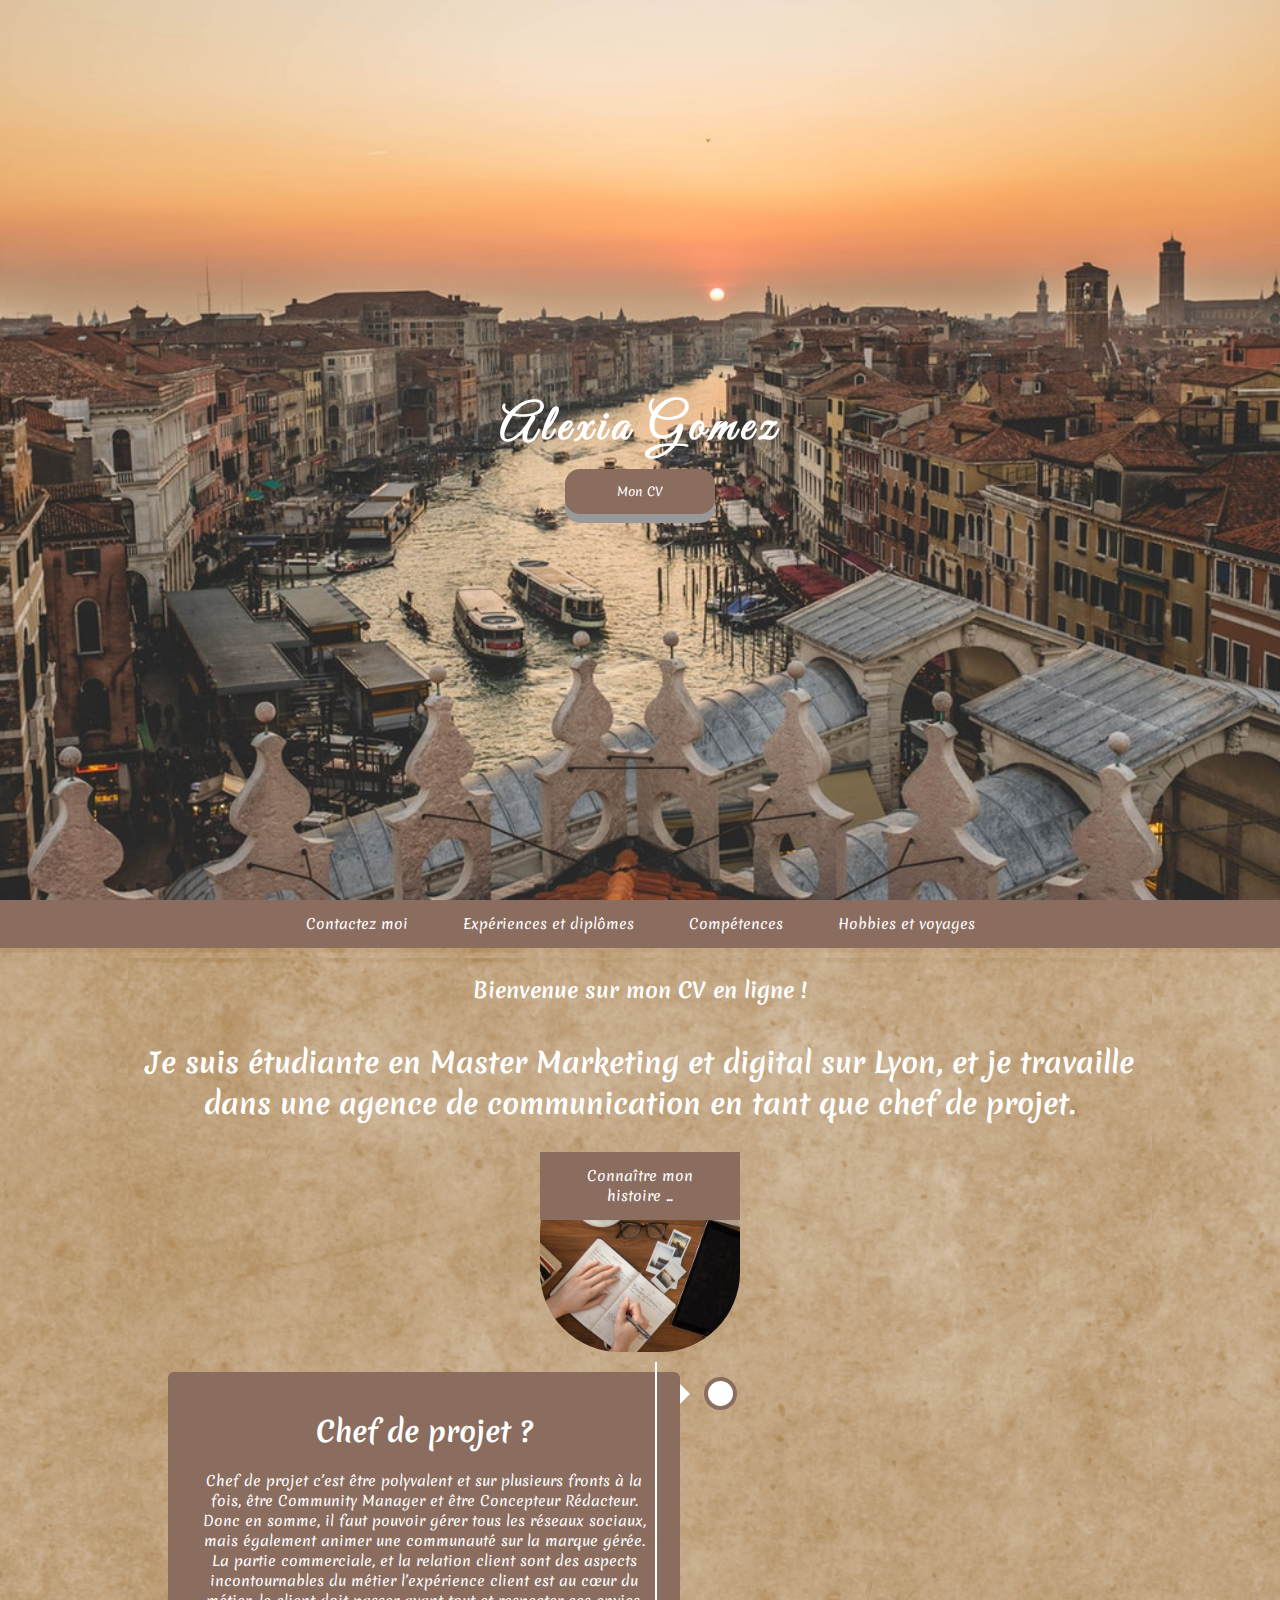
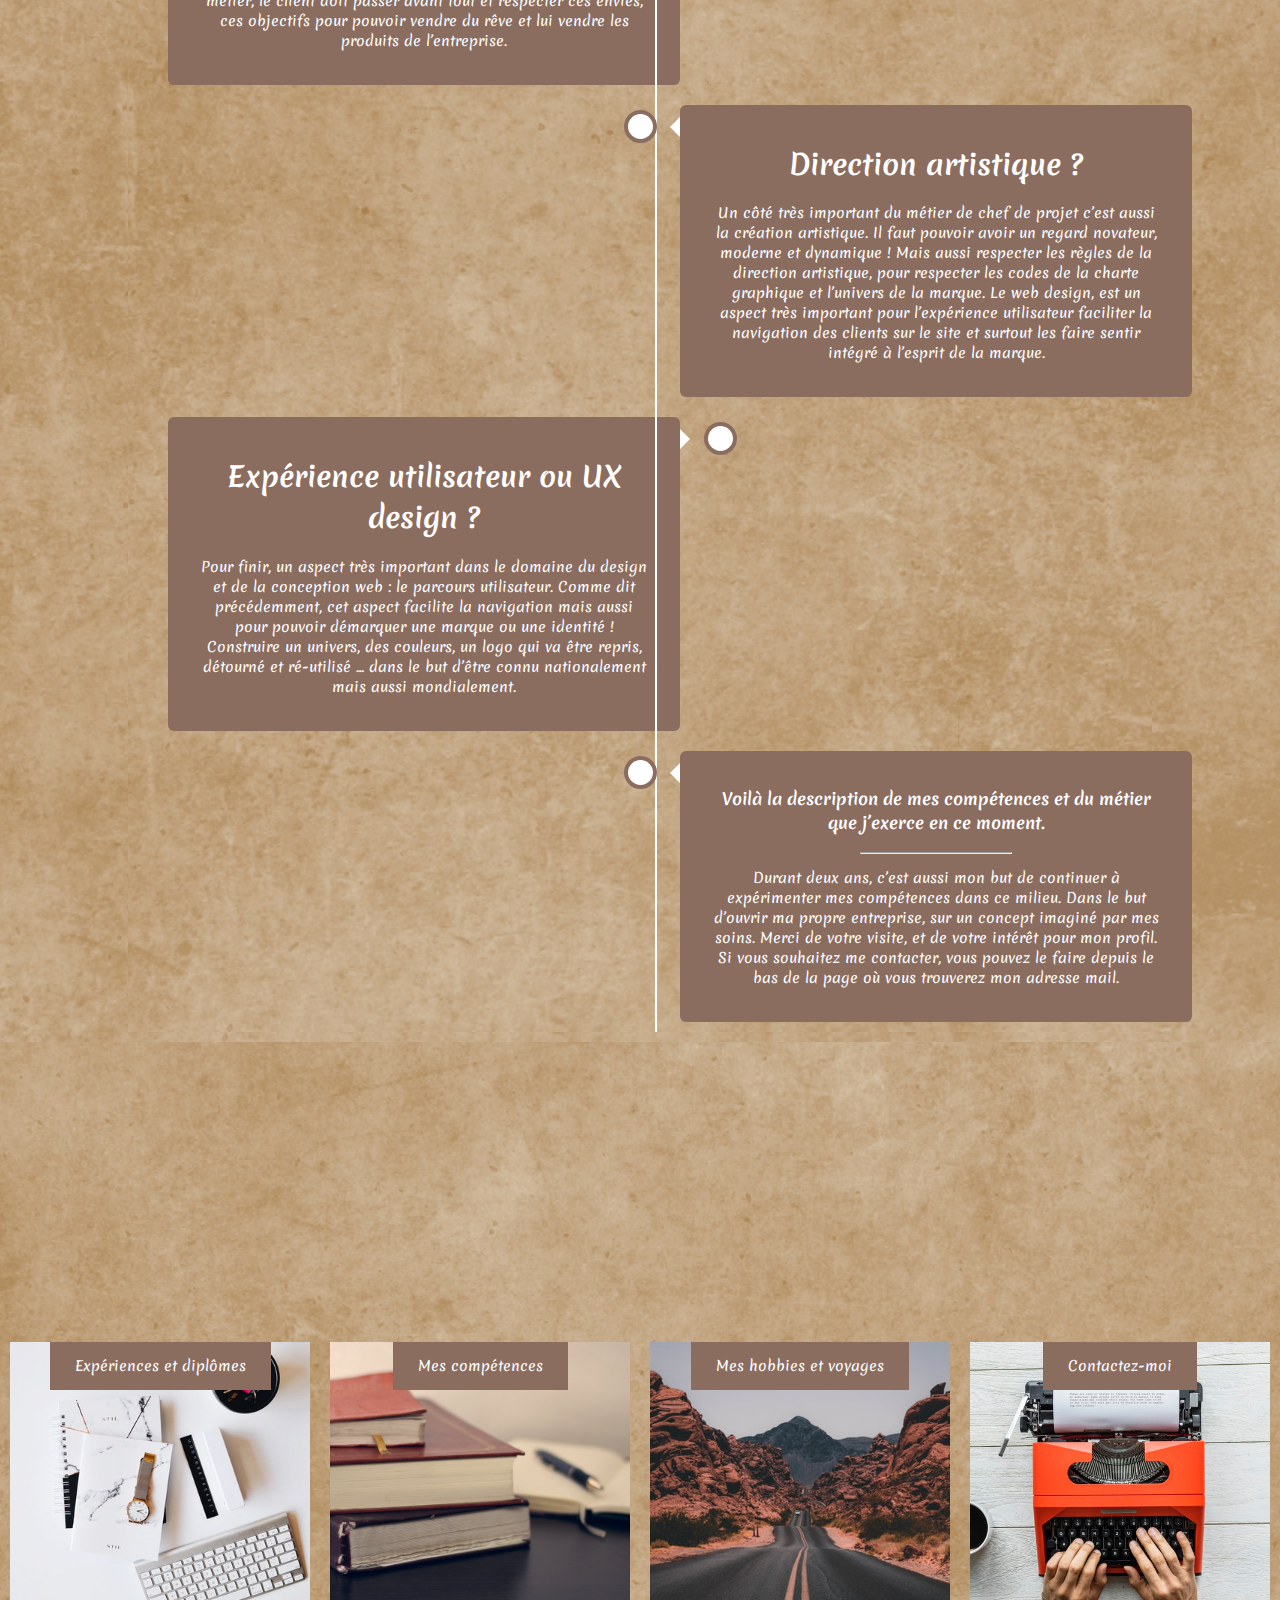
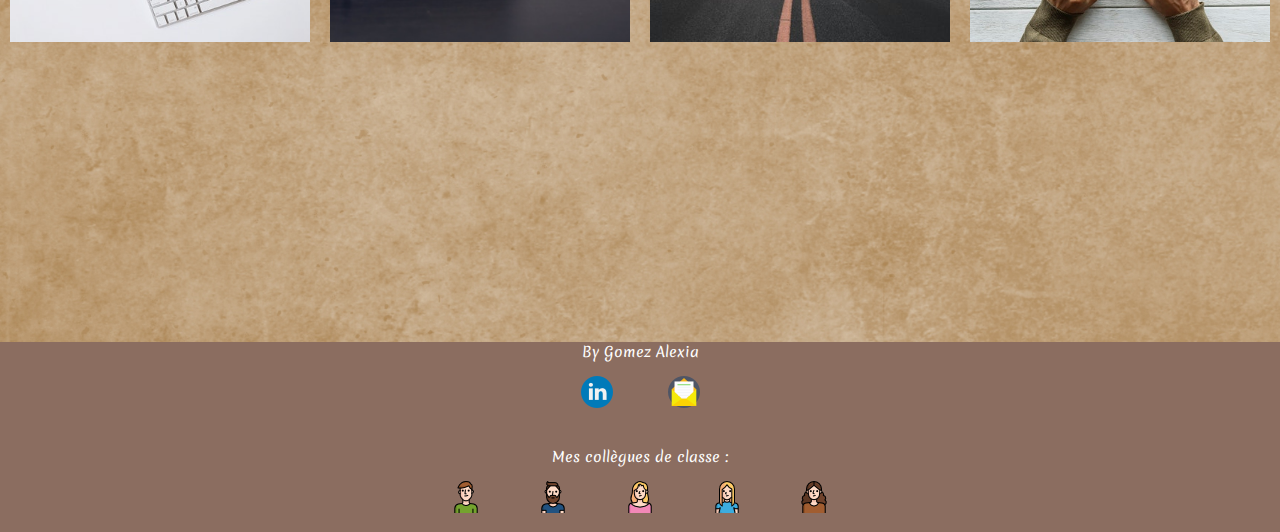
==== index.html @ e270482c "Add index files html" ====
<!DOCTYPE html>
<html>

<head>
    <meta charset="UTF-8" />
    <title> Mon CV </title>
    <link rel="stylesheet" href="styles/index.css" />

    <!-- Global site tag (gtag.js) - Google Analytics -->
    <script async src="https://www.googletagmanager.com/gtag/js?id=UA-120146718-1"></script>
    <script>
        window.dataLayer = window.dataLayer || [];
        function gtag() { dataLayer.push(arguments); }
        gtag('js', new Date());

        gtag('config', 'UA-120146718-1');
    </script>

</head>

<body>
    <header>
        <h1> Alexia Gomez</h1>
        <a href="#section" class="moncv"> Mon CV </a>
    </header>

    <div id="menu_barre" class="menu">
        <a href="pages/contact.html">Contactez moi</a>
        <a href="pages/experiences.html">Expériences et diplômes</a>
        <a href="pages/mes_competences.html">Compétences</a>
        <a href="pages/hobbies.html">Hobbies et voyages</a>
    </div>


    <section id="about">
        <article>
            <h2>Bienvenue sur mon CV en ligne !</h2>
            <h1>Je suis étudiante en Master Marketing et digital sur Lyon, et je travaille dans une agence de communication en
                tant que chef de projet. </h1>

            <article id="article-3">
                <a href="pages/a_propos.html"> Connaître mon histoire ... </a>
            </article>

            <div class="timeline">
                <div class="container left">
                    <div class="content">

                        <h1>Chef de projet ?</h1>
                        <p>Chef de projet c’est être polyvalent et sur plusieurs fronts à la fois, être Community Manager et
                            être Concepteur Rédacteur. Donc en somme, il faut pouvoir gérer tous les réseaux sociaux, mais
                            également animer une communauté sur la marque gérée. La partie commerciale, et la relation client
                            sont des aspects incontournables du métier l’expérience client est au cœur du métier, le client
                            doit passer avant tout et respecter ces envies, ces objectifs pour pouvoir vendre du rêve et
                            lui vendre les produits de l’entreprise. </p>
                    </div>
                </div>

                <div class="container right">
                    <div class="content">

                        <h1>Direction artistique ?</h1>
                        <p> Un côté très important du métier de chef de projet c’est aussi la création artistique. Il faut pouvoir
                            avoir un regard novateur, moderne et dynamique ! Mais aussi respecter les règles de la direction
                            artistique, pour respecter les codes de la charte graphique et l’univers de la marque. Le web
                            design, est un aspect très important pour l’expérience utilisateur faciliter la navigation des
                            clients sur le site et surtout les faire sentir intégré à l’esprit de la marque. </p>
                    </div>
                </div>

                <div class="container left">
                    <div class="content">
                        <h1>Expérience utilisateur ou UX design ? </h1>
                        <p> Pour finir, un aspect très important dans le domaine du design et de la conception web : le parcours
                            utilisateur. Comme dit précédemment, cet aspect facilite la navigation mais aussi pour pouvoir
                            démarquer une marque ou une identité ! Construire un univers, des couleurs, un logo qui va être
                            repris, détourné et ré-utilisé … dans le but d’être connu nationalement mais aussi mondialement.
                        </p>
                    </div>
                </div>
                <div class="container right">
                    <div class="content">
                        <h3> Voilà la description de mes compétences et du métier que j’exerce en ce moment. </h3>
                        <hr/>
                        <p> Durant deux ans, c’est aussi mon but de continuer à expérimenter mes compétences dans ce milieu.
                            Dans le but d’ouvrir ma propre entreprise, sur un concept imaginé par mes soins. Merci de votre
                            visite, et de votre intérêt pour mon profil. Si vous souhaitez me contacter, vous pouvez le faire
                            depuis le bas de la page où vous trouverez mon adresse mail. </p>
                    </div>
                </div>
                </div>
        </article>
    </section>


    <section id="section">
        <article id="article-1">
            <a href="pages/experiences.html"> Expériences et diplômes</a>
        </article>

        <article id="article-4">
            <a href="pages/mes_competences.html"> Mes compétences </a>
        </article>

        <article id="article-5">
            <a href="pages/hobbies.html"> Mes hobbies et voyages </a>
        </article>

        <article id="article-6">
            <a href="pages/contact.html"> Contactez-moi </a>
        </article>
    </section>


    <footer>
        By Gomez Alexia
        <div class="social">
            <a href="https://www.linkedin.com/in/alexia-gomez/">
                <img src="img/linkedin.png" alt="linkedin_icon" id="logo_linkedin" /> </a>
            <a href="mailto:alexiagomez333@yahoo.fr">
            <img src="img/letter.png" alt="mail"> </a>
        </div>
        <br/>

        <div>
            Mes collègues de classe :
        </div>

        <div class="cv">
            <a href="https://jean-rosset-esdes.github.io/">
            <img src="img/jean.png" alt="jean">
            </a>
            <a href="https://lepenven-philippe-esdes.github.io/">
            <img src="img/philippe.png" alt="philippe">
            </a>
            <a href="https://debiesse-manon-esdes.github.io/">
            <img src="img/manon.png" alt="manon">
            </a>
            <a href="https://gerbet-laura-esdes.github.io/">
            <img src="img/laura.png" alt="laura">
            </a>
            <a href="https://esdes-zerrel-deborah.github.io">
            <img src="img/deborah.png" alt="Deborah"> </a>
        </div>

    </footer>

</body>

</html>
---- styles/index.css ----
@import url('https://fonts.googleapis.com/css?family=Great+Vibes') ;
@import url('https://fonts.googleapis.com/css?family=Amatic+SC') ;
@import url('https://fonts.googleapis.com/css?family=Merienda');

* {
font-family : 'Merienda', 'cursive';
}
a{
    color: inherit;
    text-decoration: none;
}

a:link, a:visited {
background-color : #8b6d60;
color : white;
padding : 14px 25px;
text-align : center;
text-decoration : none;
display : inline-block;
}

a:hover, a:active {
background-color : #7e7f80;
}

html, body {
height : 100%;
width : 100%;
margin : 0;
font-size : 14px;
color : white;
}

header {
font-family :'Great Vibes', 'cursive';
background-image : url("../img/city.jpeg");
background-repeat : no-repeat;
background-position : center;
background-size : cover;
width : 100%;
height : 100%;
display : flex;
flex-direction : column;
justify-content : center;
align-items : center;
}

header img {
width : 250px;
height : 300px;
}

header h1 {
color : white;
font-family :'Great Vibes', 'cursive';
font-size : 50px;
margin : 0%;
text-align : center;
letter-spacing : 5px;
padding : 10px 10px;
cursor : pointer;
transition : all 0.3s cubic-bezier(0.48,1.48,1,0.46);
animation : example 2s ease-in-out;
animation-name : example;
}

@keyframes example {
from {
opacity : 0;
transform : translateY(100px);
}
to {
opacity : 1;
transform : translateY(0);
}
}

h2:hover {
color : #8b6d60;
}

section {
background-image : url("../img/beige.jpg");
background-repeat : no-repeat;
background-position : center;
background-size : cover;
display : flex;
flex-wrap : wrap;
flex-direction : row;
justify-content : center;
min-height : 100%;
align-items : center;
}

article {
background-image : url("../img/beige.jpg");
background-repeat : no-repeat;
background-position : center;
background-size : cover;
display : flex;
flex-direction : column;
width : 30%;
margin : 10px;
align-items : center;
}

@media screen and (max-width:600px) {
    section {
flex-wrap : nowrap;
flex-direction : column;
            }
}

article {
width : 80%;

}

.lesarticles, a {
    background-color : peru;
    background-image : none;
    flex-wrap : wrap;
    flex-direction : row;
    align-items : center;
    display : flex;
    justify-content : row ;
    }

/** PAGE A CONTACT **/ 

#photo_profil {
    align-items : center;
    margin : 10%;
    }
    
.accueil {
    height: 2%;
    width: 100%;
    }

/** PAGE A PROPOS **/ 

.accueil {
    width : 30%;
    margin: 10%;
    }

#page_reduire{
  height: 20%;
  width: 100%;
}

#photo_header {
    height: 300px;
    width: 180px;
}
/** FIN - PAGE A PROPOS **/ 


/** PAGE INDEX **/ 

.moncv {
    width : 100px;
    padding: 15px 25px;
    font-size: 24px;
    text-align: center;
    cursor: pointer;
    outline: none;
    color: #8b6d60;
    background-color: black;
    border: none;
    border-radius: 15px;
    box-shadow: 0 9px #999;
    font-size: 12px;
    }
.moncv:hover{
    background-color: #7e7f80;
}
.moncv:active{
    background-color:#d39270;
    box-shadow: 0 5px #666;
    transform: translateY(4px);
}

#presentation {
    background-image: url("../img/gris_clair.jpg") ;
    color: white;
    height: 200px;
    width: 200px;
    text-align: center;
}

.menu {
  background-color: #8b6d60;
  text-align: center;
}

/** #photo_presentation {
    
} **/

#article-1 {
background-image : url("../img/experience.jpg");
color : #3d728b;
height : 300px;
width : 300px;
}

#article-3 {
background-image : url("../img/hobbies.jpg");
color : #3d728b;
height : 200px;
width : 200px;
border-radius: 80px;
flex-direction: column;
align-content: left;
display : flex;
}
/** ABOUT **/ 

#about{
    text-align: center;
}

/** TIMELINE **/
/* The actual timeline (the vertical ruler) */
.timeline {
    position: relative;
    max-width: 11100px;
    margin: 0 auto;
  }
  
  /* The actual timeline (the vertical ruler) */
  .timeline::after {
    content: '';
    position: absolute;
    width: 2px;
    background-color: white;
    top: 0;
    bottom: 0;
    left: 50%;
    margin-left: 15px;
  }
  
  /* Container around content */
  .container {
    padding: 10px 40px;
    position: relative;
    width: 50%;
  }
  
  /* The circles on the timeline */
  .container::after {
    content: '';
    position: absolute;
    width: 25px;
    height: 25px;
    right: -17px;
    background-color: white;
    border: 4px solid #8b6d60;
    top: 15px;
    border-radius: 50%;
    z-index: 1;
  }
  
  /* Place the container to the left */
  .left {
    left: 0;
  }
  
  /* Place the container to the right */
  .right {
    left: 50%;
  }
  
  /* Add arrows to the left container (pointing right) */
  .left::before {
    content: " ";
    height: 0;
    position: absolute;
    top: 22px;
    width: 0;
    z-index: 1;
    right: 30px;
    border: medium solid white;
    border-width: 10px 0 10px 10px;
    border-color: transparent transparent transparent white;
  }
  
  /* Add arrows to the right container (pointing left) */
  .right::before {
    content: " ";
    height: 0;
    position: absolute;
    top: 22px;
    width: 0;
    z-index: 1;
    left: 30px;
    border: medium solid white;
    border-width: 10px 10px 10px 0;
    border-color: transparent white transparent transparent;
  }
  
  /* Fix the circle for containers on the right side */
  .right::after {
    left: -16px;
  }
  
  /* The actual content */
  .content {
    padding: 20px 30px;
    background-color: #8b6d60;
    position: relative;
    border-radius: 6px;
  }
  
  /* Media queries - Responsive timeline on screens less than 600px wide */
  @media screen and (max-width: 600px) {
  /* Place the timelime to the left */
    .timeline::after {
      left: 31px;
    }
  
  /* Full-width containers */
    .container {
      width: 100%;
      padding-left: 70px;
      padding-right: 25px;
    }
  
  /* Make sure that all arrows are pointing leftwards */
    .container::before {
      left: 60px;
      border: medium solid white;
      border-width: 10px 10px 10px 0;
      border-color: transparent white transparent transparent;
    }
  
  /* Make sure all circles are at the same spot */
    .left::after, .right::after {
      left: 10px;
    }
  
  /* Make all right containers behave like the left ones */
    .right {
      left: 0%;
    }
  }

/** FIN TIMELINE **/ 

hr{
  width: 150px;
  color: white;
text-align: center;
}

#article-4 {
background-image : url("../img/competences.jpg");
color : #3d728b;
height : 300px;
width : 300px;
}

#article-5 {
background-image : url("../img/voyages.jpg");
color : #3d728b;
height : 300px;
width : 300px;
}

#article-6 {
background-image : url("../img/contact.jpg");
color : #3d728b;
height : 300px;
width : 300px;
}

/** FIN INDEX **/ 

/** FOOTER **/ 

footer {
text-align : center;
align-items: center;
background-color : #8b6d60;
display: flex;
flex-direction: column;
    }
/** FIN FOOTER **/
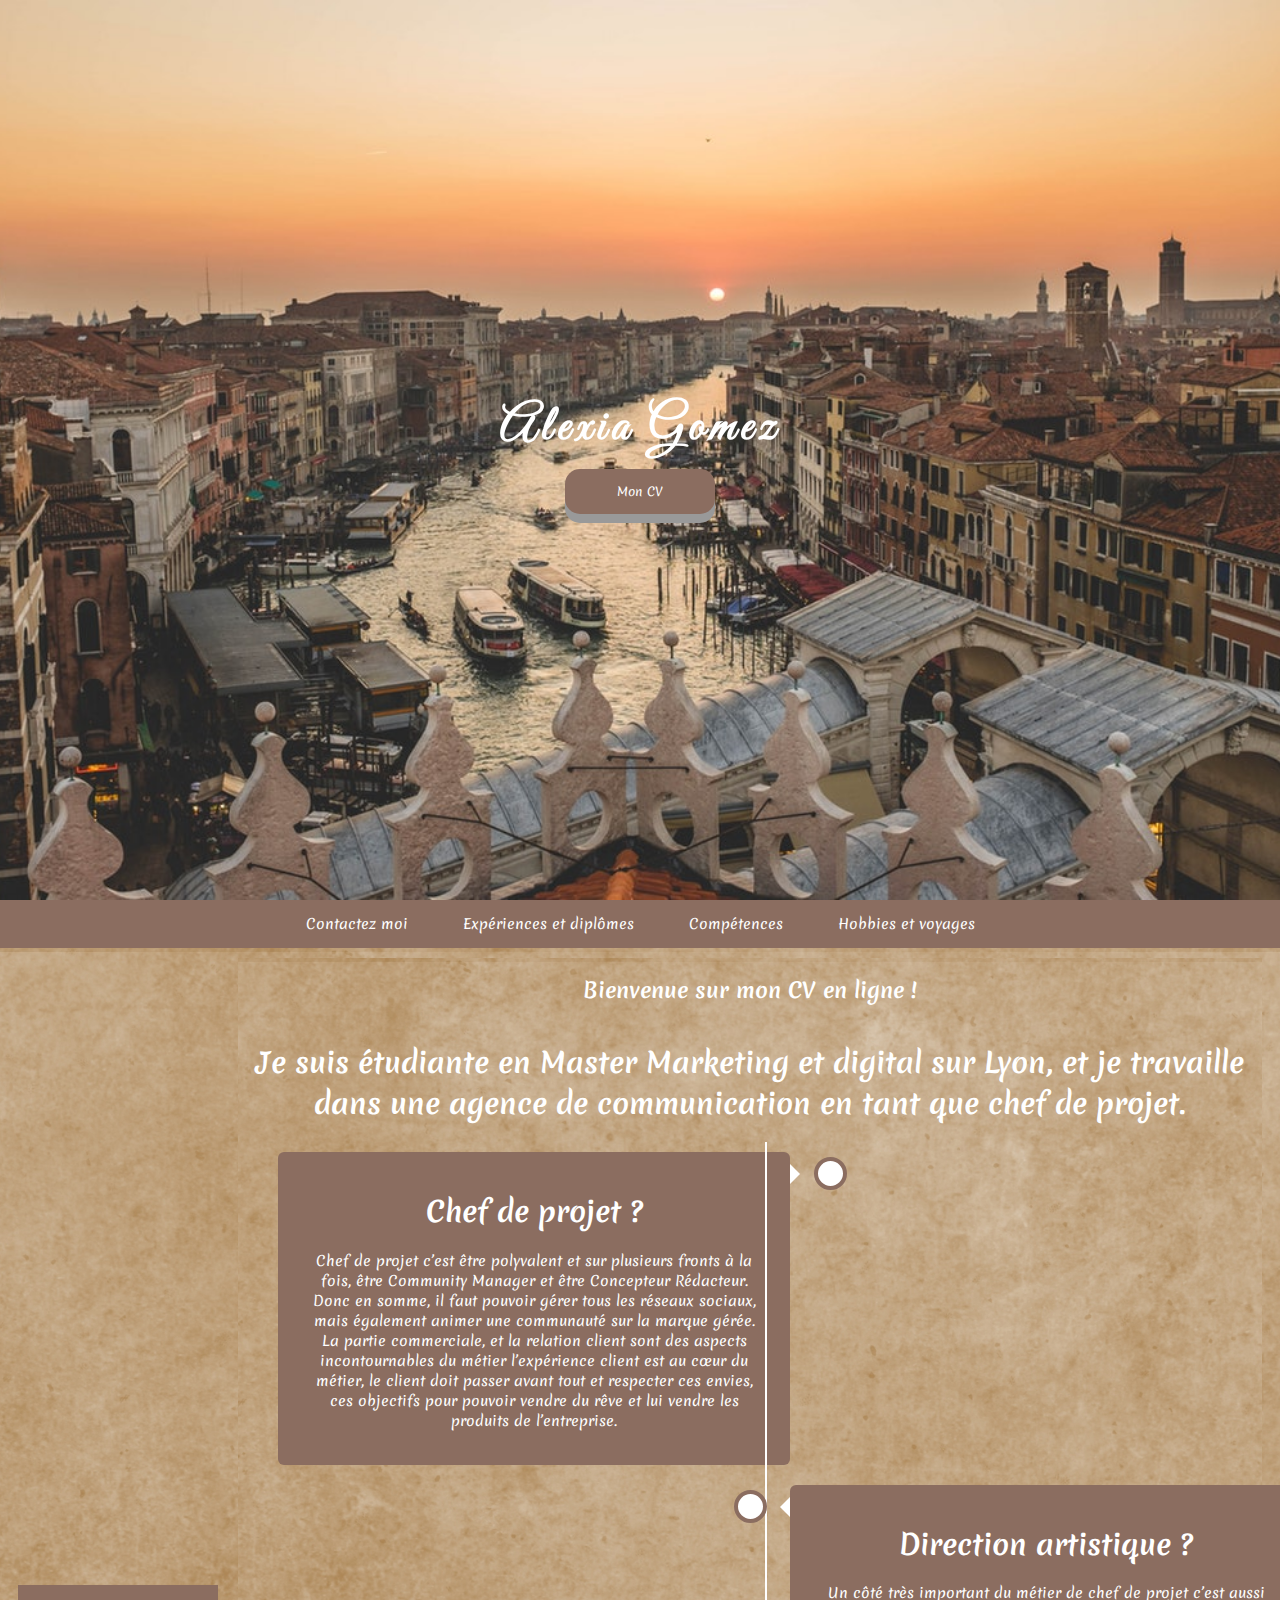
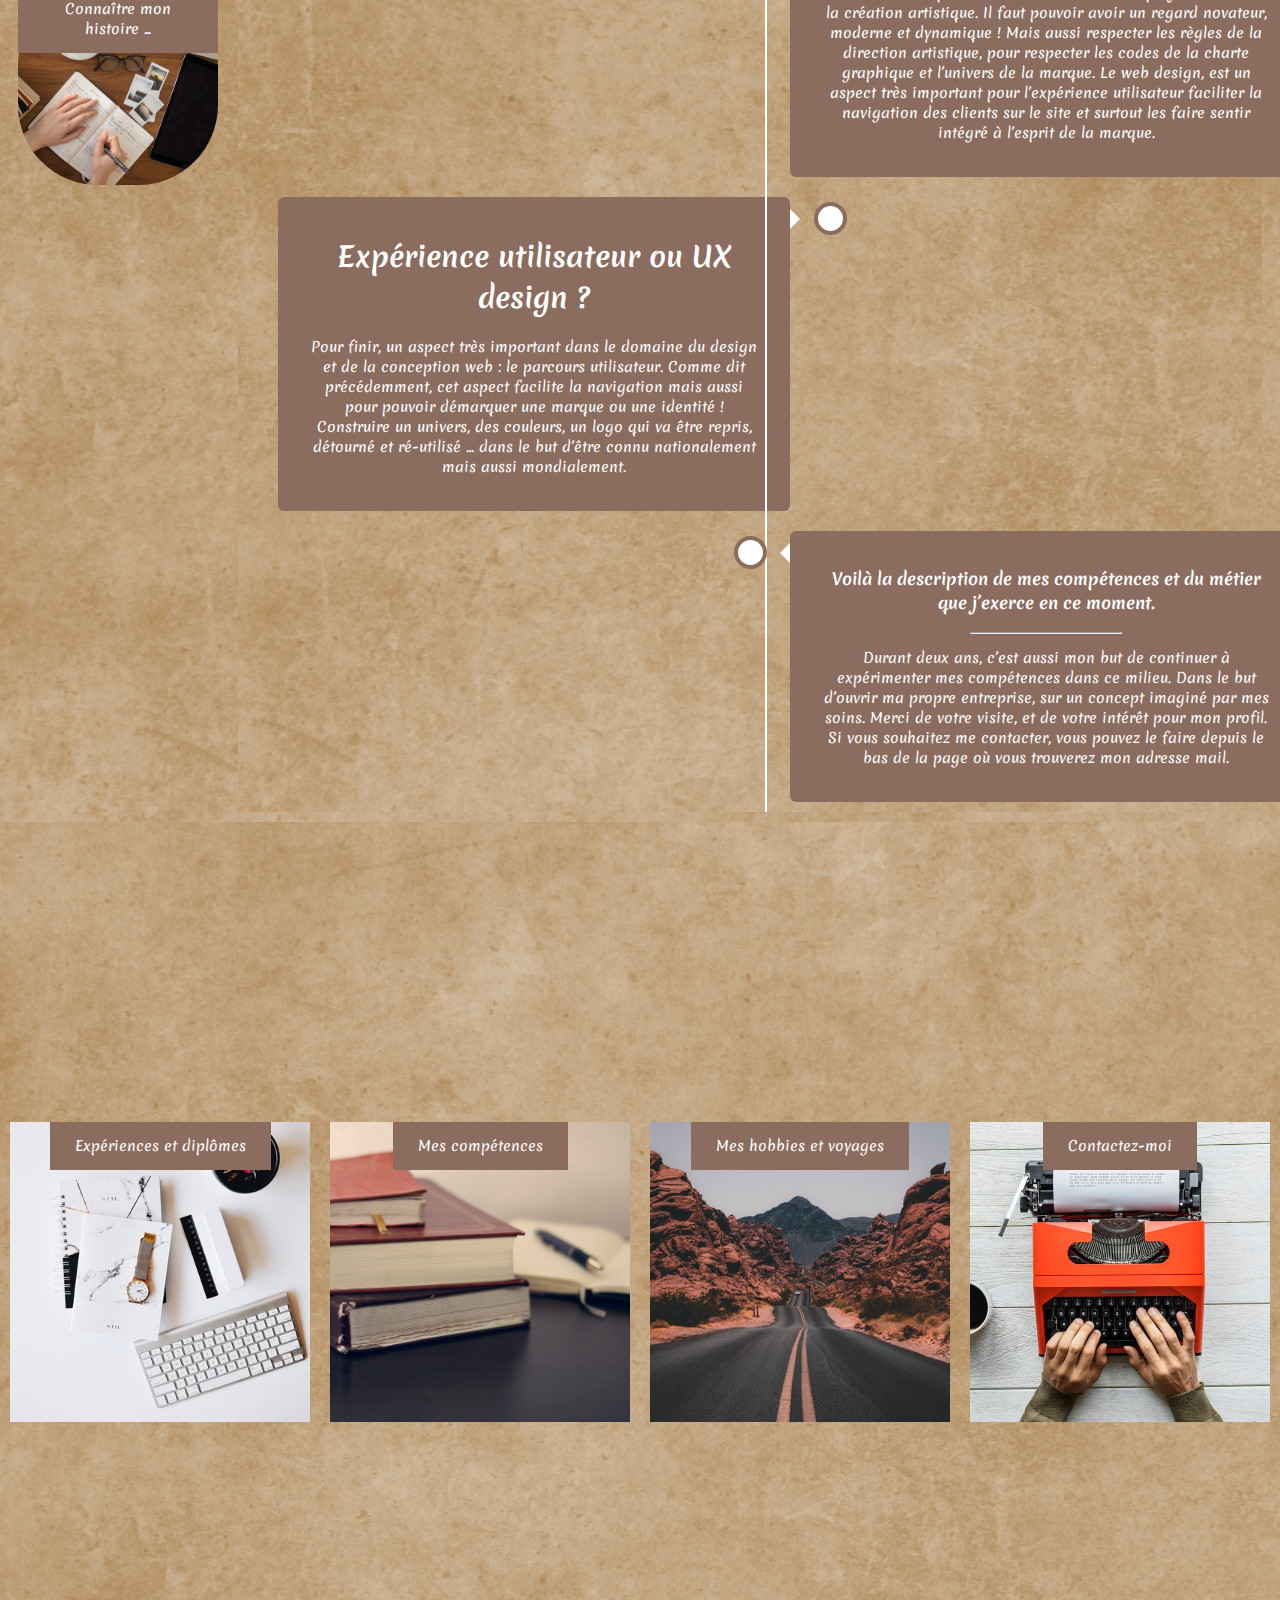
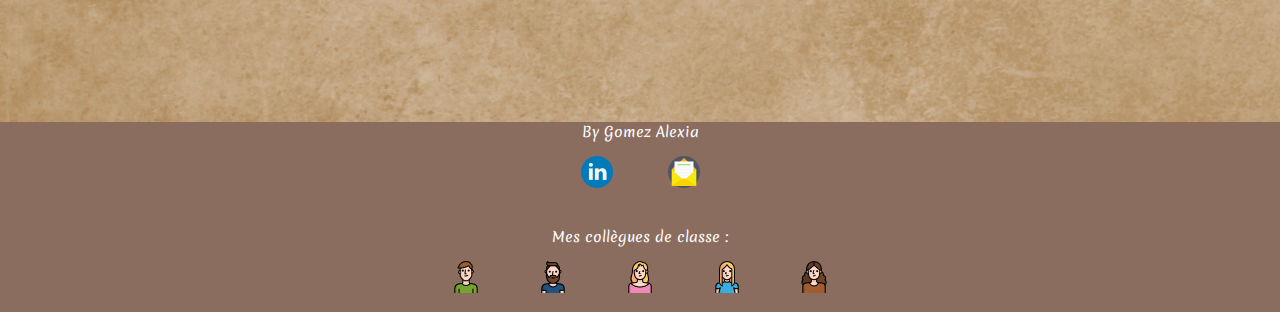
==== commit 3e4beac4: "Add files html" ====
--- a/index.html
+++ b/index.html
@@ -31,16 +31,15 @@
         <a href="pages/hobbies.html">Hobbies et voyages</a>
     </div>
 
-
     <section id="about">
+            <article id="article-3">
+                    <a href="pages/a_propos.html"> Connaître mon histoire ... </a>
+                </article>
+                
         <article>
             <h2>Bienvenue sur mon CV en ligne !</h2>
             <h1>Je suis étudiante en Master Marketing et digital sur Lyon, et je travaille dans une agence de communication en
                 tant que chef de projet. </h1>
-
-            <article id="article-3">
-                <a href="pages/a_propos.html"> Connaître mon histoire ... </a>
-            </article>
 
             <div class="timeline">
                 <div class="container left">
@@ -88,7 +87,7 @@
                             depuis le bas de la page où vous trouverez mon adresse mail. </p>
                     </div>
                 </div>
-                </div>
+            </div>
         </article>
     </section>
 
@@ -118,7 +117,7 @@
             <a href="https://www.linkedin.com/in/alexia-gomez/">
                 <img src="img/linkedin.png" alt="linkedin_icon" id="logo_linkedin" /> </a>
             <a href="mailto:alexiagomez333@yahoo.fr">
-            <img src="img/letter.png" alt="mail"> </a>
+                <img src="img/letter.png" alt="mail"> </a>
         </div>
         <br/>
 
@@ -128,19 +127,19 @@
 
         <div class="cv">
             <a href="https://jean-rosset-esdes.github.io/">
-            <img src="img/jean.png" alt="jean">
+                <img src="img/jean.png" alt="jean">
             </a>
             <a href="https://lepenven-philippe-esdes.github.io/">
-            <img src="img/philippe.png" alt="philippe">
+                <img src="img/philippe.png" alt="philippe">
             </a>
             <a href="https://debiesse-manon-esdes.github.io/">
-            <img src="img/manon.png" alt="manon">
+                <img src="img/manon.png" alt="manon">
             </a>
             <a href="https://gerbet-laura-esdes.github.io/">
-            <img src="img/laura.png" alt="laura">
+                <img src="img/laura.png" alt="laura">
             </a>
             <a href="https://esdes-zerrel-deborah.github.io">
-            <img src="img/deborah.png" alt="Deborah"> </a>
+                <img src="img/deborah.png" alt="Deborah"> </a>
         </div>
 
     </footer>
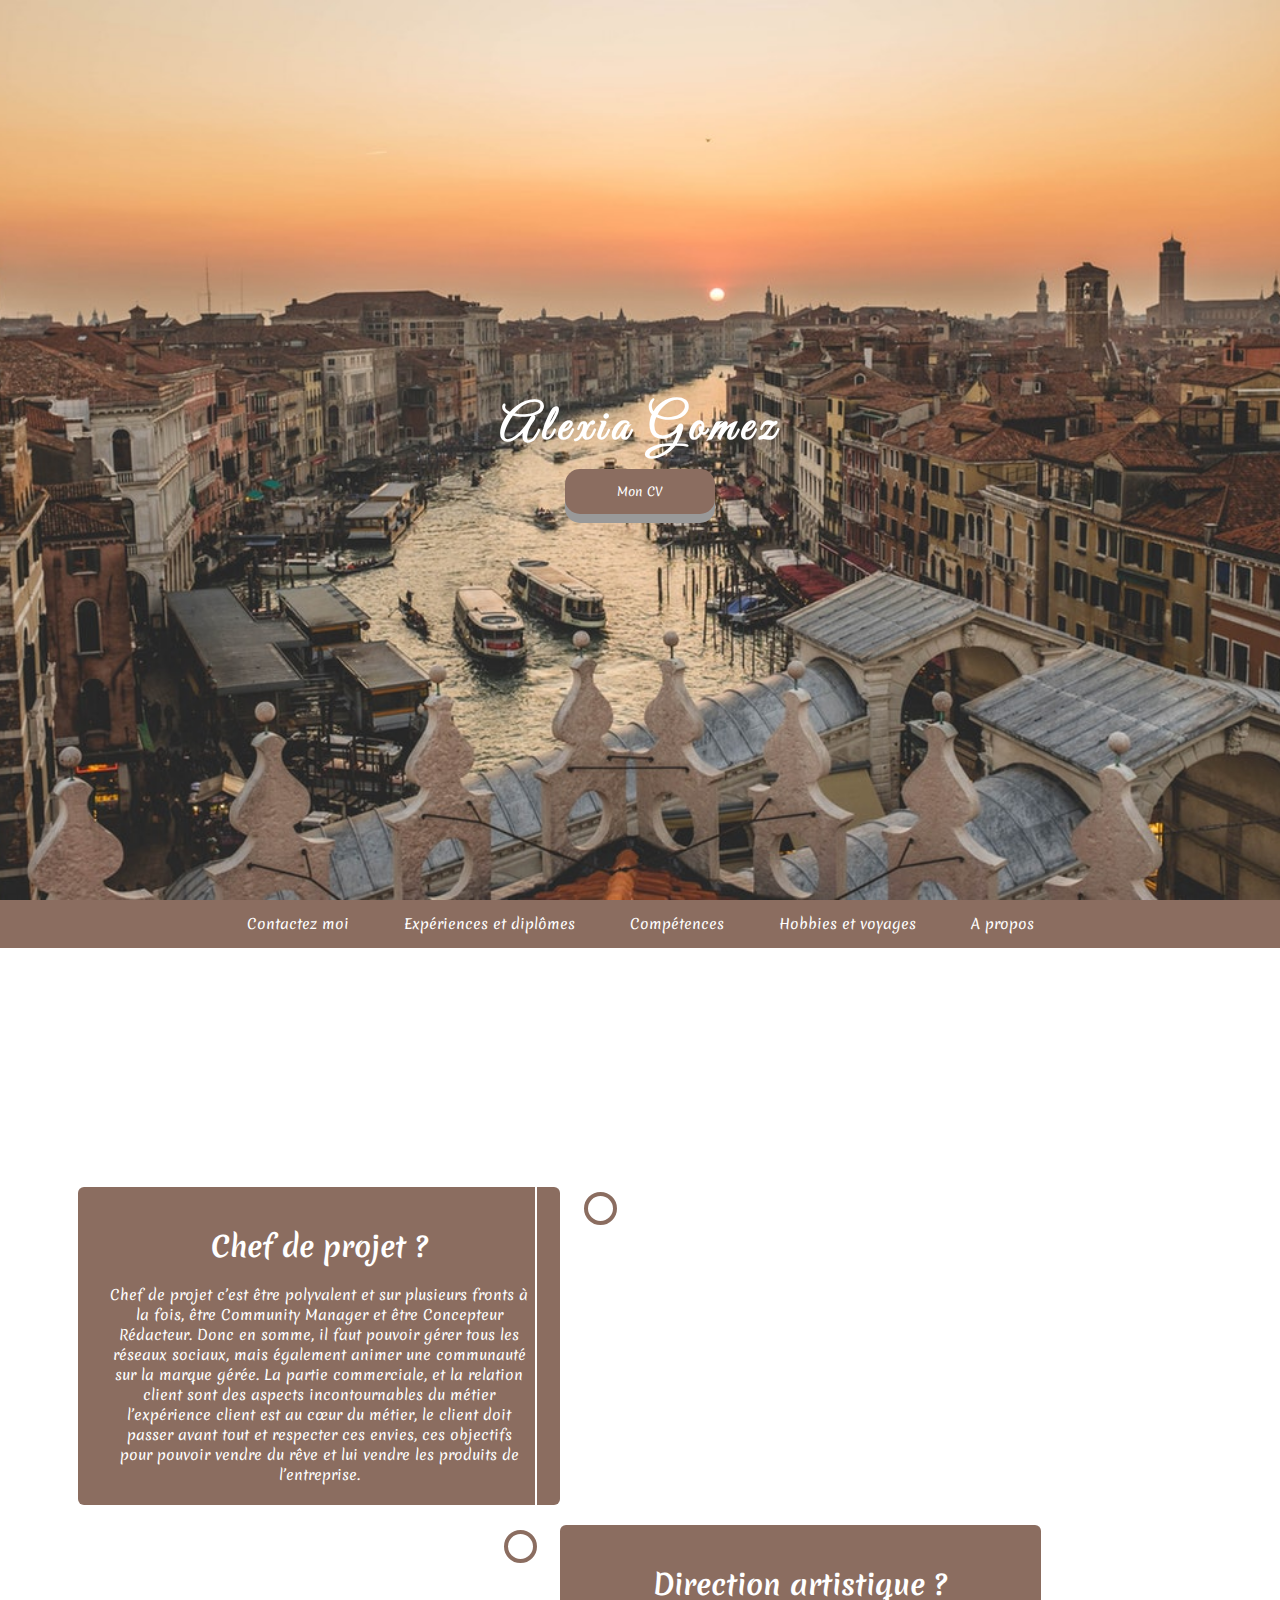
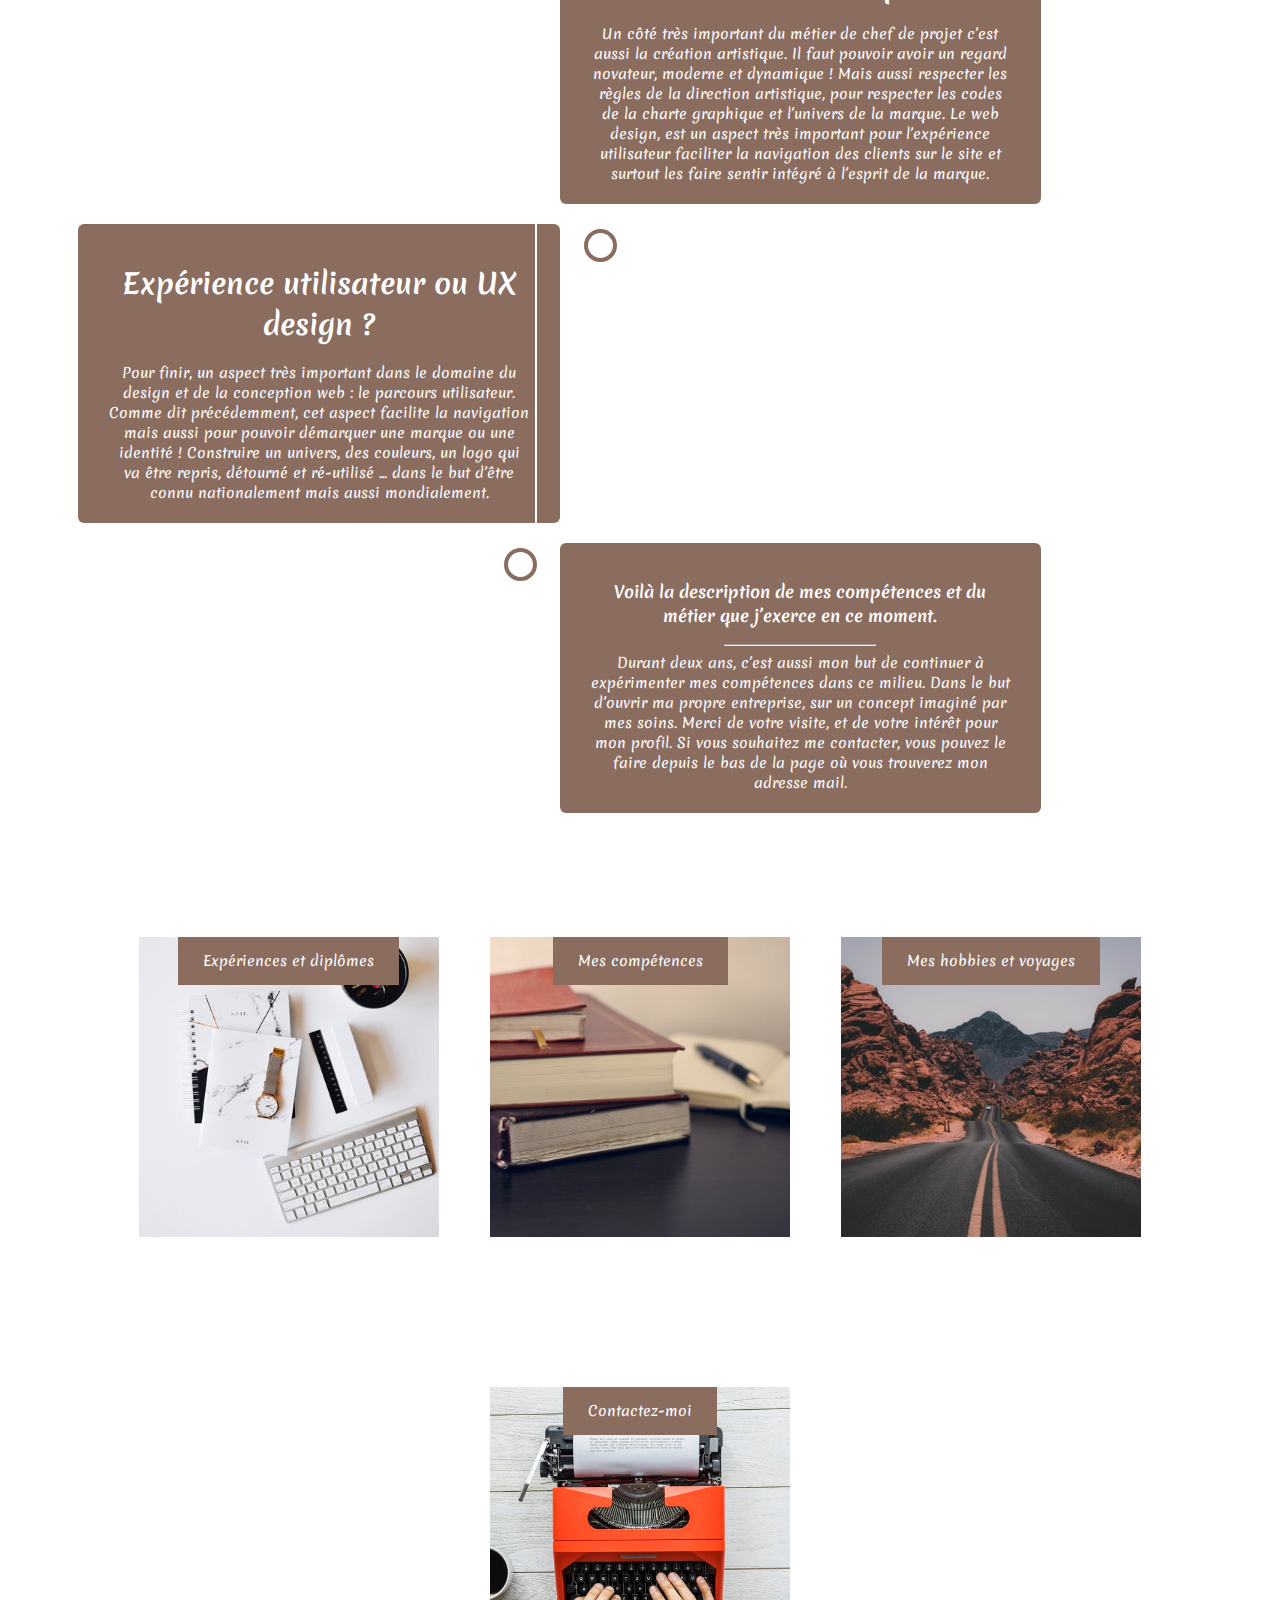
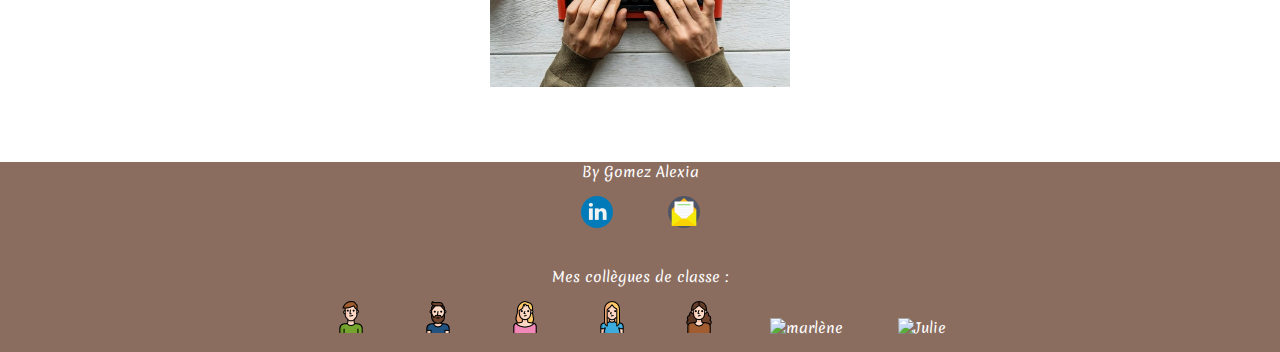
==== commit 94f0f166: "Add index html" ====
--- a/index.html
+++ b/index.html
@@ -15,7 +15,6 @@
 
         gtag('config', 'UA-120146718-1');
     </script>
-
 </head>
 
 <body>
@@ -29,13 +28,10 @@
         <a href="pages/experiences.html">Expériences et diplômes</a>
         <a href="pages/mes_competences.html">Compétences</a>
         <a href="pages/hobbies.html">Hobbies et voyages</a>
+        <a href="pages/a_propos.html"> A propos</a>
     </div>
 
     <section id="about">
-            <article id="article-3">
-                    <a href="pages/a_propos.html"> Connaître mon histoire ... </a>
-                </article>
-                
         <article>
             <h2>Bienvenue sur mon CV en ligne !</h2>
             <h1>Je suis étudiante en Master Marketing et digital sur Lyon, et je travaille dans une agence de communication en
@@ -140,6 +136,10 @@
             </a>
             <a href="https://esdes-zerrel-deborah.github.io">
                 <img src="img/deborah.png" alt="Deborah"> </a>
+            <a href="https://marlene-charrassin-esdes.github.io/"> 
+                <img src="img/marlene.png" alt="marlène"> </a>
+            <a href="https://tanhenwood-julie-esdes.github.io/">
+            <img src="img/julie.png" alt="Julie"> </a>
         </div>
 
     </footer>
--- a/styles/index.css
+++ b/styles/index.css
@@ -43,6 +43,7 @@
 flex-direction : column;
 justify-content : center;
 align-items : center;
+background-attachment: fixed;
 }
 
 header img {
@@ -64,6 +65,10 @@
 animation-name : example;
 }
 
+h2{
+  margin: 0%;
+}
+
 @keyframes example {
 from {
 opacity : 0;
@@ -79,8 +84,9 @@
 color : #8b6d60;
 }
 
-section {
-background-image : url("../img/beige.jpg");
+#section {
+background-image : url("../img/city.jpeg");
+background-color: color;
 background-repeat : no-repeat;
 background-position : center;
 background-size : cover;
@@ -90,18 +96,18 @@
 justify-content : center;
 min-height : 100%;
 align-items : center;
+background-attachment: fixed;
 }
 
 article {
-background-image : url("../img/beige.jpg");
 background-repeat : no-repeat;
 background-position : center;
 background-size : cover;
 display : flex;
 flex-direction : column;
 width : 30%;
-margin : 10px;
-align-items : center;
+align-items : center;
+margin: 0%;
 }
 
 @media screen and (max-width:600px) {
@@ -127,11 +133,6 @@
     }
 
 /** PAGE A CONTACT **/ 
-
-#photo_profil {
-    align-items : center;
-    margin : 10%;
-    }
     
 .accueil {
     height: 2%;
@@ -182,6 +183,11 @@
     transform: translateY(4px);
 }
 
+.cv{
+  margin: 0%;
+  padding: 0%;
+}
+
 #presentation {
     background-image: url("../img/gris_clair.jpg") ;
     color: white;
@@ -204,33 +210,41 @@
 color : #3d728b;
 height : 300px;
 width : 300px;
+margin: 2%;
 }
 
 #article-3 {
 background-image : url("../img/hobbies.jpg");
-color : #3d728b;
 height : 200px;
 width : 200px;
+margin: 0%;
 border-radius: 80px;
-flex-direction: column;
-align-content: left;
-display : flex;
-}
+flex-direction: row;
+display : flex;
+align-items: center;
+text-align: center;
+display: flex;
+}
+
 /** ABOUT **/ 
 
 #about{
     text-align: center;
+    background-image: url("../img/beige.jpg");
+    background-attachment: fixed;
+    padding: 3%;
+
 }
 
 /** TIMELINE **/
-/* The actual timeline (the vertical ruler) */
+/** timeline verticale **/
 .timeline {
     position: relative;
     max-width: 11100px;
     margin: 0 auto;
   }
   
-  /* The actual timeline (the vertical ruler) */
+  /** la timeline verticale **/
   .timeline::after {
     content: '';
     position: absolute;
@@ -242,14 +256,14 @@
     margin-left: 15px;
   }
   
-  /* Container around content */
+  /** les contours du bloc **/
   .container {
     padding: 10px 40px;
     position: relative;
     width: 50%;
   }
   
-  /* The circles on the timeline */
+  /** les cercles **/
   .container::after {
     content: '';
     position: absolute;
@@ -263,17 +277,17 @@
     z-index: 1;
   }
   
-  /* Place the container to the left */
+  /** le bloc à gauche **/
   .left {
     left: 0;
   }
   
-  /* Place the container to the right */
+  /** le bloc à droite **/
   .right {
     left: 50%;
   }
   
-  /* Add arrows to the left container (pointing right) */
+  /** les flèches sur la gauche **/
   .left::before {
     content: " ";
     height: 0;
@@ -287,7 +301,7 @@
     border-color: transparent transparent transparent white;
   }
   
-  /* Add arrows to the right container (pointing left) */
+  /** les flèches sur la droite **/
   .right::before {
     content: " ";
     height: 0;
@@ -301,58 +315,123 @@
     border-color: transparent white transparent transparent;
   }
   
-  /* Fix the circle for containers on the right side */
+  /** les cercles à droite **/
   .right::after {
     left: -16px;
   }
-  
-  /* The actual content */
+  /** le contenu **/
   .content {
     padding: 20px 30px;
     background-color: #8b6d60;
     position: relative;
     border-radius: 6px;
   }
-  
-  /* Media queries - Responsive timeline on screens less than 600px wide */
   @media screen and (max-width: 600px) {
-  /* Place the timelime to the left */
+  /** timeline à gauche **/
     .timeline::after {
       left: 31px;
     }
   
-  /* Full-width containers */
+  /** la longueur des blocs **/
     .container {
       width: 100%;
       padding-left: 70px;
       padding-right: 25px;
     }
   
-  /* Make sure that all arrows are pointing leftwards */
+  /** Flèches **/
     .container::before {
       left: 60px;
       border: medium solid white;
       border-width: 10px 10px 10px 0;
       border-color: transparent white transparent transparent;
     }
-  
-  /* Make sure all circles are at the same spot */
     .left::after, .right::after {
       left: 10px;
     }
-  
-  /* Make all right containers behave like the left ones */
     .right {
       left: 0%;
     }
   }
+/** EXPERIENCE **/ 
+p{
+  margin:0%;
+}
+
+#section_experience {
+display : flex;
+flex-wrap : wrap;
+flex-direction : column;
+align-items : center;
+background-color: #8a6c5f;
+}
+
+#section_experience_head{
+  background-color: #8a6c5f;
+  text-align: center;
+  height: 10%;
+  min-width: 100%;
+  margin: 0%;
+  padding: 3%;
+}
+
+#photo_profil {
+  align-items : center;
+  margin : 10%;
+  width: 50%;
+  height: 70%;
+  }
+
+#article-8{
+  padding-bottom: 5%;
+}
+
+/** COMPETENCES **/ 
+
+#section-7{
+background-color: antiquewhite;
+color: #8b6d60;
+display : flex;
+flex-direction : column;
+align-items : justify;
+padding: 10%;
+}
+
+/** HOBBIES **/
+#section1{
+  background-image : url("../img/beige.jpg");
+background-color: color;
+background-repeat : no-repeat;
+background-position : center;
+background-size : cover;
+display : flex;
+flex-wrap : wrap;
+flex-direction : row;
+justify-content : center;
+align-items : center;
+background-attachment: fixed;
+}
+
+#section2{
+background-image : url("../img/beige.jpg");
+background-color: color;
+background-repeat : no-repeat;
+background-position : center;
+background-size : cover;
+display : flex;
+flex-wrap : wrap;
+flex-direction : row;
+justify-content : center;
+align-items : center;
+background-attachment: fixed;
+}
 
 /** FIN TIMELINE **/ 
 
 hr{
   width: 150px;
   color: white;
-text-align: center;
+  text-align: center;
 }
 
 #article-4 {
@@ -360,6 +439,7 @@
 color : #3d728b;
 height : 300px;
 width : 300px;
+margin: 2%;
 }
 
 #article-5 {
@@ -367,6 +447,7 @@
 color : #3d728b;
 height : 300px;
 width : 300px;
+margin: 2%;
 }
 
 #article-6 {
@@ -374,6 +455,7 @@
 color : #3d728b;
 height : 300px;
 width : 300px;
+margin: 2%;
 }
 
 /** FIN INDEX **/ 
@@ -386,5 +468,6 @@
 background-color : #8b6d60;
 display: flex;
 flex-direction: column;
+margin: 0%;
     }
 /** FIN FOOTER **/ 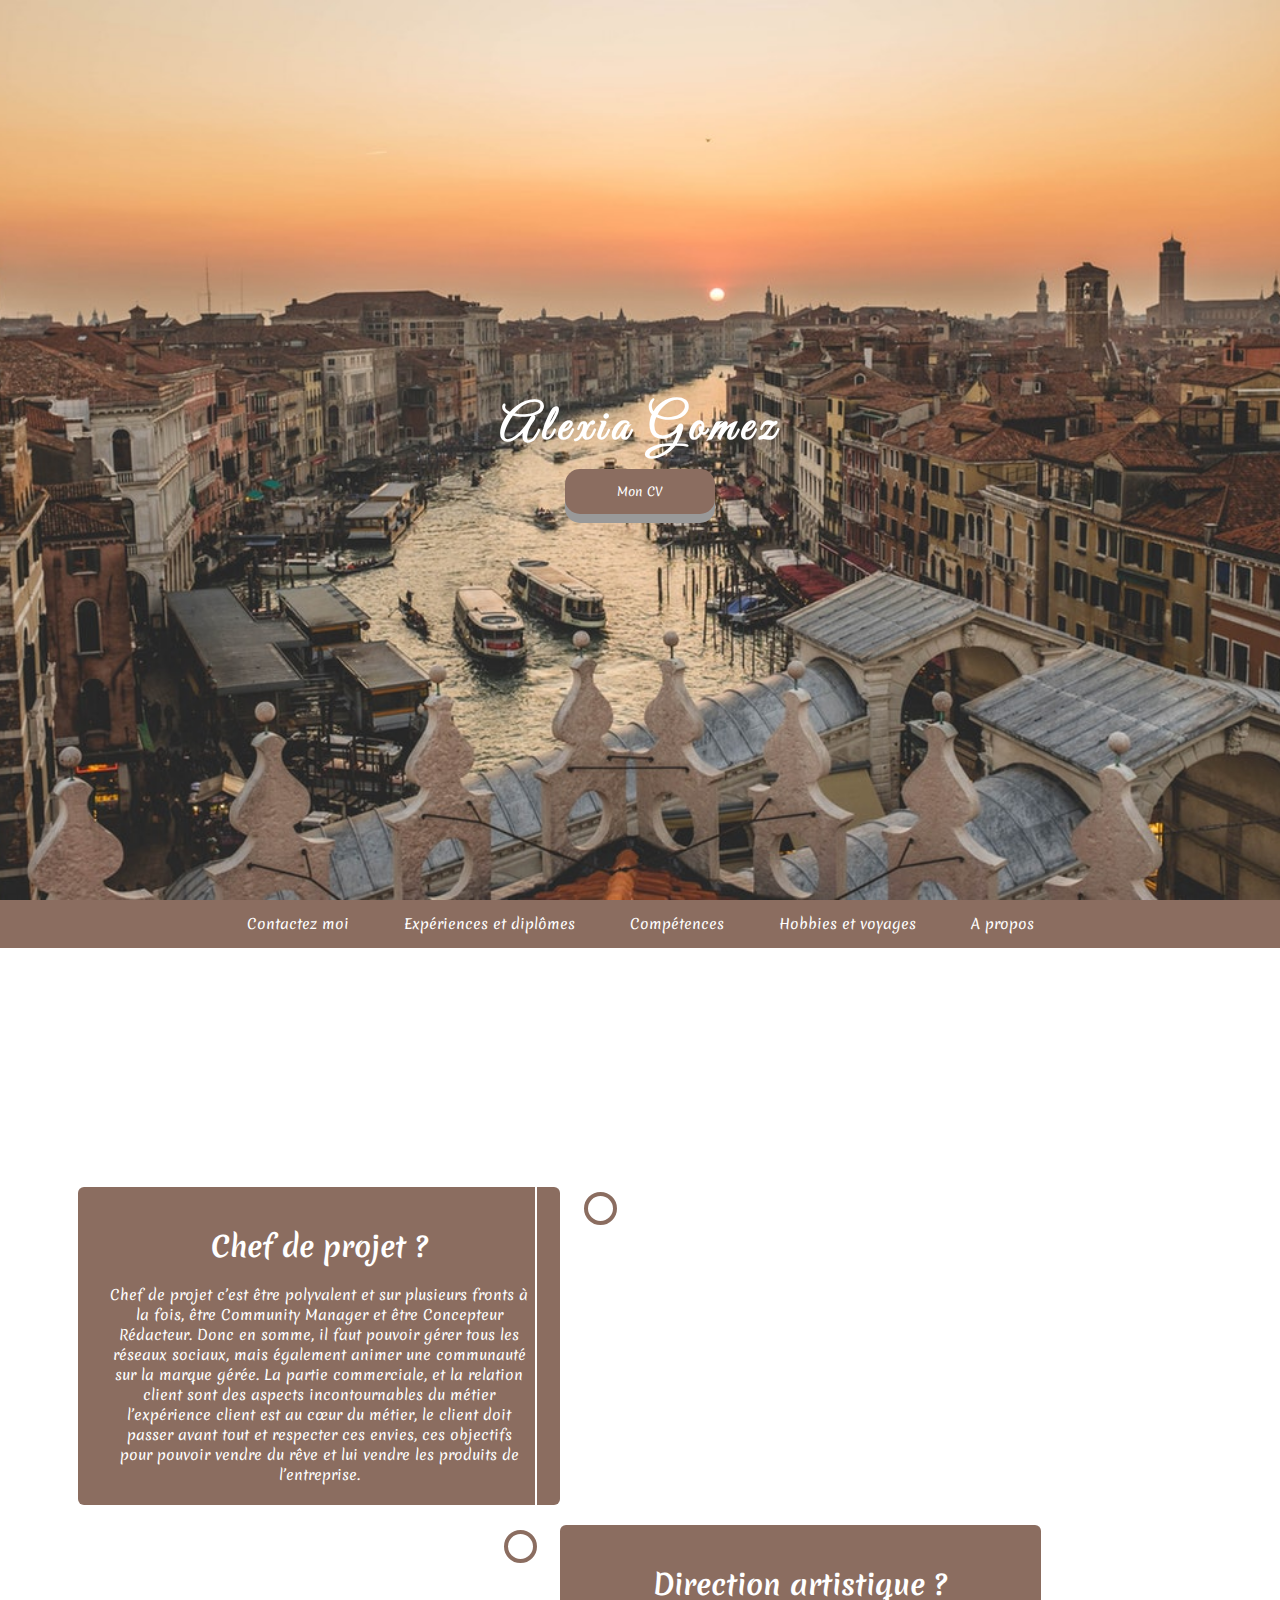
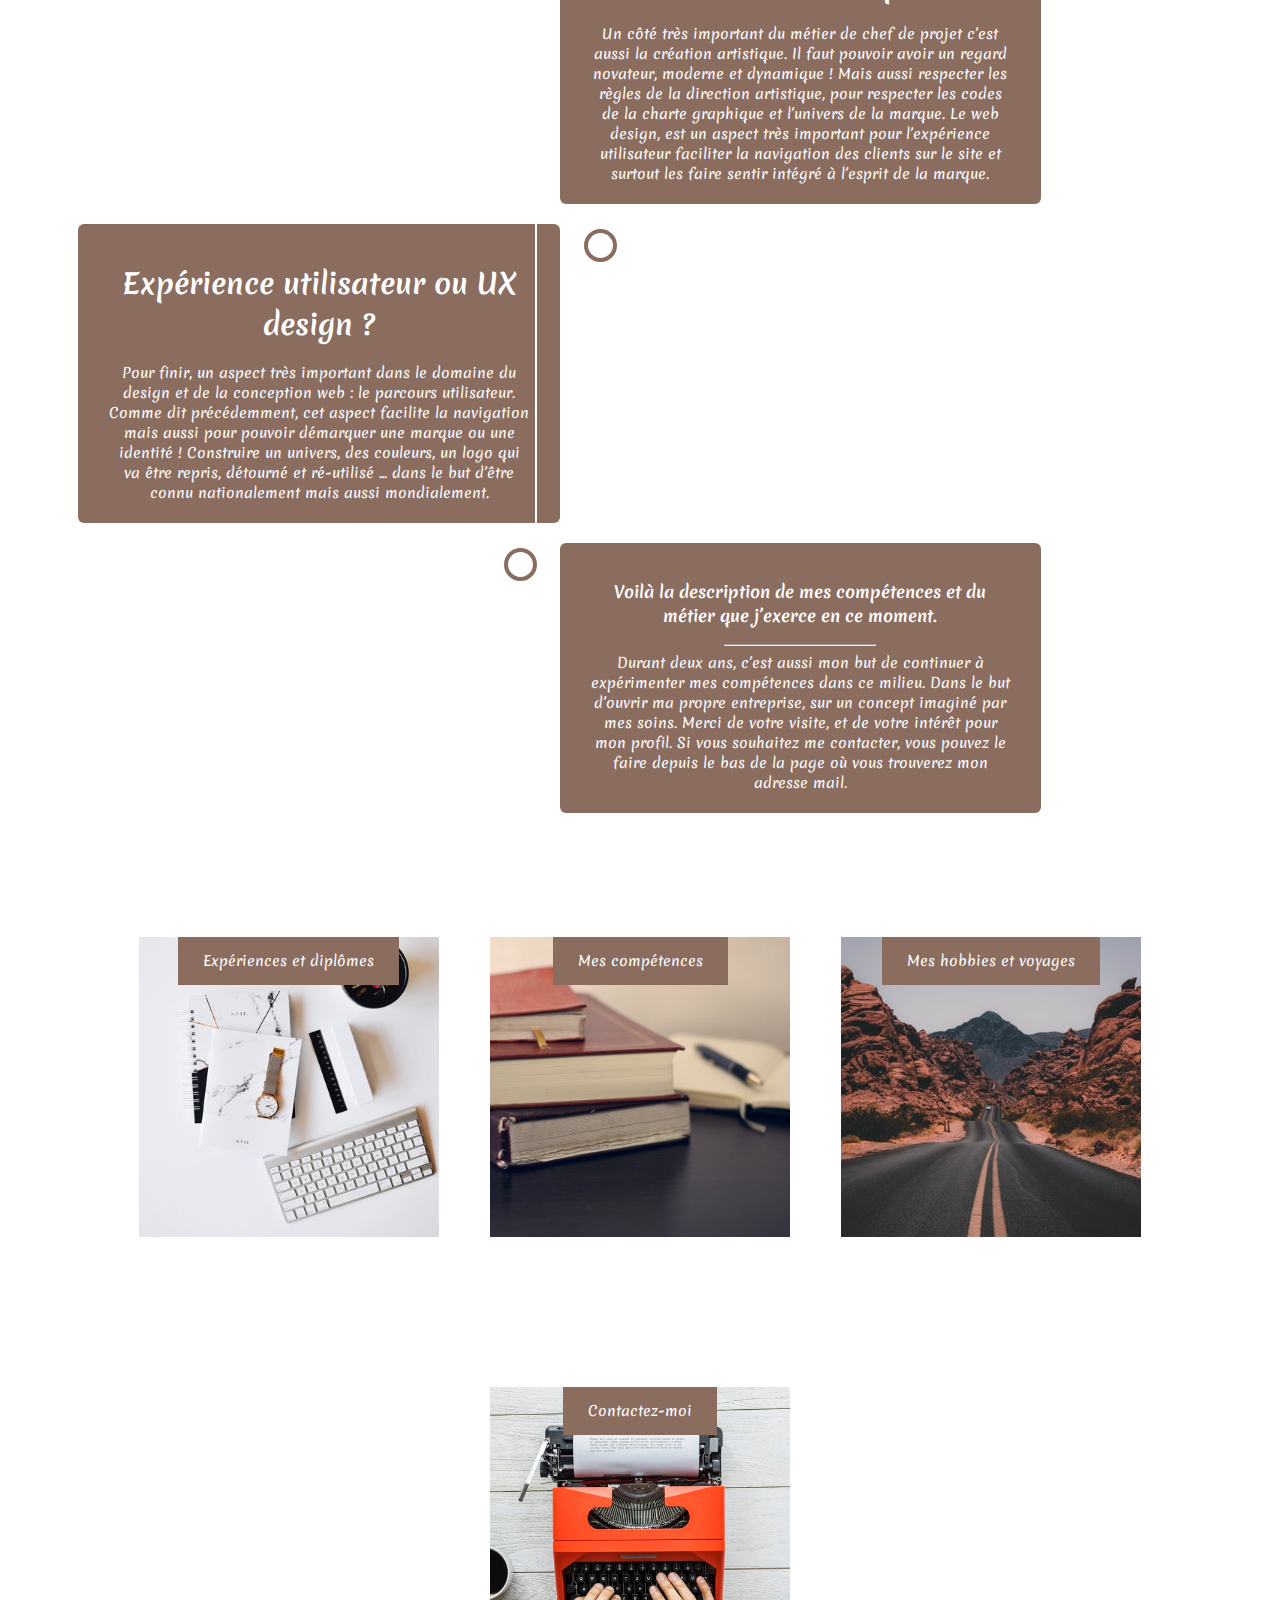
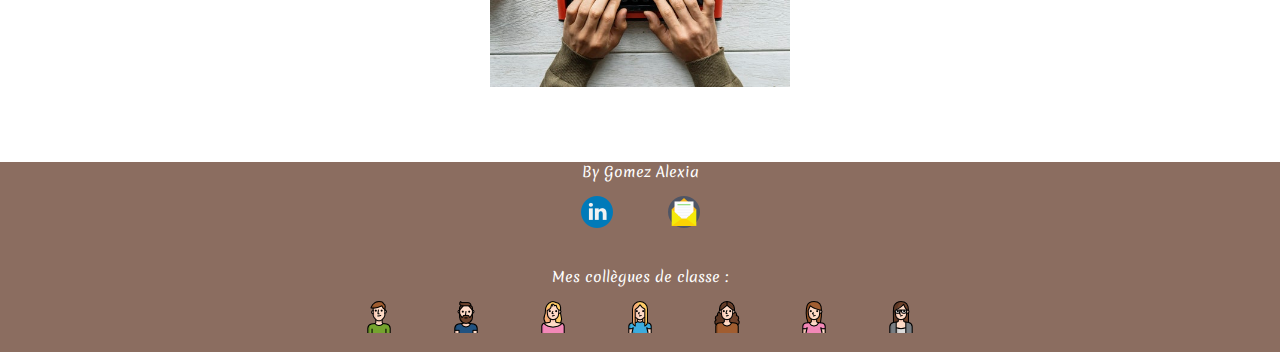
==== commit f6b5ebc3: "Add Index html" ====
--- a/index.html
+++ b/index.html
@@ -1,5 +1,5 @@
 <!DOCTYPE html>
-<html>
+<html lang="fr">
 
 <head>
     <meta charset="UTF-8" />
--- a/styles/index.css
+++ b/styles/index.css
@@ -9,6 +9,8 @@
     color: inherit;
     text-decoration: none;
 }
+
+/** PAGE INDEX **/ 
 
 a:link, a:visited {
 background-color : #8b6d60;
@@ -86,7 +88,6 @@
 
 #section {
 background-image : url("../img/city.jpeg");
-background-color: color;
 background-repeat : no-repeat;
 background-position : center;
 background-size : cover;
@@ -110,55 +111,41 @@
 margin: 0%;
 }
 
-@media screen and (max-width:600px) {
-    section {
-flex-wrap : nowrap;
-flex-direction : column;
-            }
-}
-
 article {
 width : 80%;
-
-}
-
-.lesarticles, a {
-    background-color : peru;
-    background-image : none;
-    flex-wrap : wrap;
-    flex-direction : row;
-    align-items : center;
-    display : flex;
-    justify-content : row ;
-    }
-
-/** PAGE A CONTACT **/ 
-    
-.accueil {
-    height: 2%;
-    width: 100%;
-    }
-
-/** PAGE A PROPOS **/ 
-
-.accueil {
-    width : 30%;
-    margin: 10%;
-    }
-
-#page_reduire{
-  height: 20%;
-  width: 100%;
-}
-
-#photo_header {
-    height: 300px;
-    width: 180px;
-}
-/** FIN - PAGE A PROPOS **/ 
-
-
-/** PAGE INDEX **/ 
+}
+
+#article-1 {
+  background-image : url("../img/experience.jpg");
+  color : #3d728b;
+  height : 300px;
+  width : 300px;
+  margin: 2%;
+  }
+
+#article-4 {
+  background-image : url("../img/competences.jpg");
+  color : #3d728b;
+  height : 300px;
+  width : 300px;
+  margin: 2%;
+  }
+  
+  #article-5 {
+  background-image : url("../img/voyages.jpg");
+  color : #3d728b;
+  height : 300px;
+  width : 300px;
+  margin: 2%;
+  }
+  
+  #article-6 {
+  background-image : url("../img/contact.jpg");
+  color : #3d728b;
+  height : 300px;
+  width : 300px;
+  margin: 2%;
+  }
 
 .moncv {
     width : 100px;
@@ -174,9 +161,11 @@
     box-shadow: 0 9px #999;
     font-size: 12px;
     }
+
 .moncv:hover{
     background-color: #7e7f80;
 }
+
 .moncv:active{
     background-color:#d39270;
     box-shadow: 0 5px #666;
@@ -200,18 +189,45 @@
   background-color: #8b6d60;
   text-align: center;
 }
-
-/** #photo_presentation {
+  /** FIN INDEX **/ 
+
+.lesarticles, a {
+    background-color : peru;
+    background-image : none;
+    flex-wrap : wrap;
+    flex-direction : row;
+    align-items : center;
+    display : flex;
+    justify-content : center;
+    }
+
+/** PAGE A CONTACT **/ 
     
-} **/
-
-#article-1 {
-background-image : url("../img/experience.jpg");
-color : #3d728b;
-height : 300px;
-width : 300px;
-margin: 2%;
-}
+.accueil {
+    height: 2%;
+    width: 100%;
+    }
+
+/** PAGE A PROPOS **/ 
+
+.accueil {
+    width : 30%;
+    margin: 10%;
+    }
+
+#page_reduire{
+  height: 20%;
+  width: 100%;
+}
+
+#photo_header {
+    height: 300px;
+    width: 200px;
+    padding: 10px 10px;
+    text-align: right;
+}
+/** FIN - PAGE A PROPOS **/ 
+
 
 #article-3 {
 background-image : url("../img/hobbies.jpg");
@@ -393,14 +409,13 @@
 color: #8b6d60;
 display : flex;
 flex-direction : column;
-align-items : justify;
+align-items : stretch;
 padding: 10%;
 }
 
 /** HOBBIES **/
 #section1{
-  background-image : url("../img/beige.jpg");
-background-color: color;
+background-image : url("../img/beige.jpg");
 background-repeat : no-repeat;
 background-position : center;
 background-size : cover;
@@ -414,7 +429,6 @@
 
 #section2{
 background-image : url("../img/beige.jpg");
-background-color: color;
 background-repeat : no-repeat;
 background-position : center;
 background-size : cover;
@@ -434,31 +448,6 @@
   text-align: center;
 }
 
-#article-4 {
-background-image : url("../img/competences.jpg");
-color : #3d728b;
-height : 300px;
-width : 300px;
-margin: 2%;
-}
-
-#article-5 {
-background-image : url("../img/voyages.jpg");
-color : #3d728b;
-height : 300px;
-width : 300px;
-margin: 2%;
-}
-
-#article-6 {
-background-image : url("../img/contact.jpg");
-color : #3d728b;
-height : 300px;
-width : 300px;
-margin: 2%;
-}
-
-/** FIN INDEX **/ 
 
 /** FOOTER **/ 
 
@@ -470,4 +459,20 @@
 flex-direction: column;
 margin: 0%;
     }
-/** FIN FOOTER **/ +/** FIN FOOTER **/ 
+
+/**RESPONSIVE***/
+/*mobile*/
+@media screen and (max-width:600px) {
+  section {
+flex-wrap : nowrap;
+flex-direction : column;
+          }
+}
+
+/*tablet*/
+@media screen and (min-width: 600px) and (max-width: 900px){
+  section a {
+      width: 37%;
+  }
+}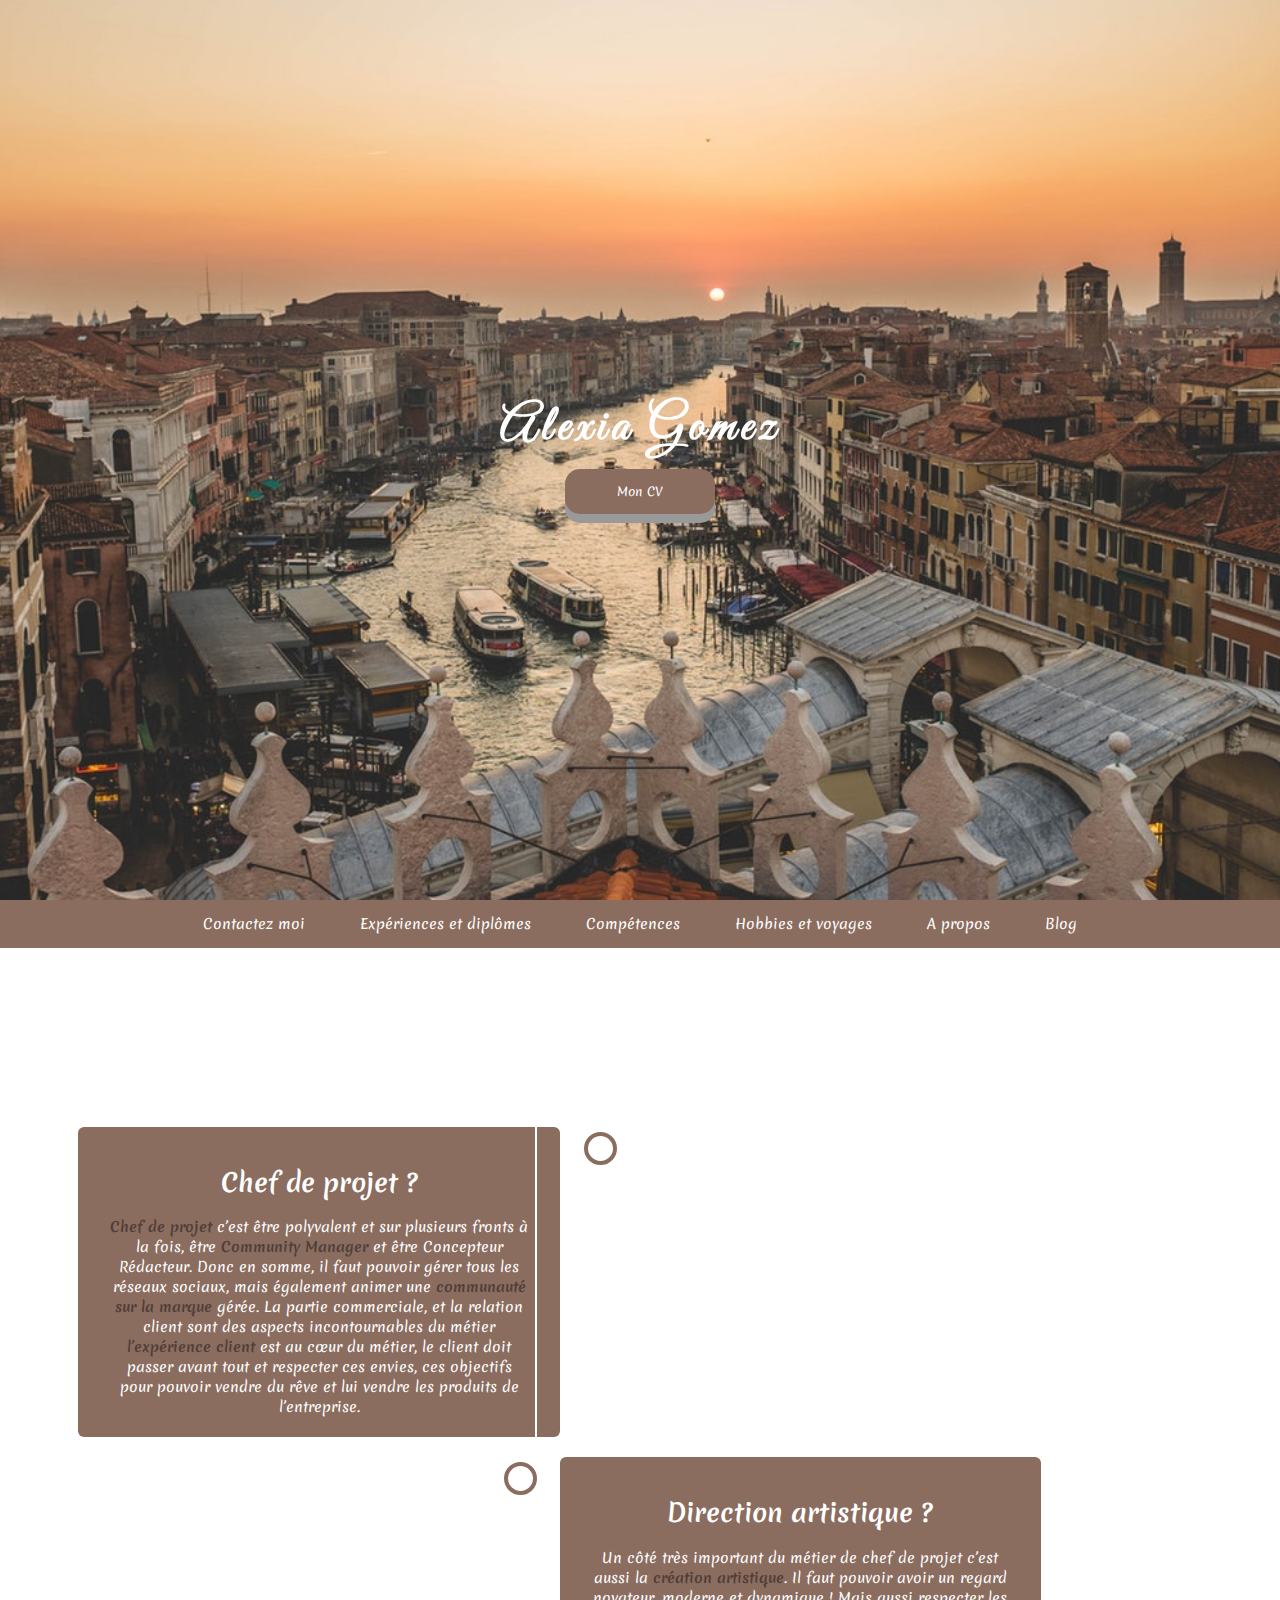
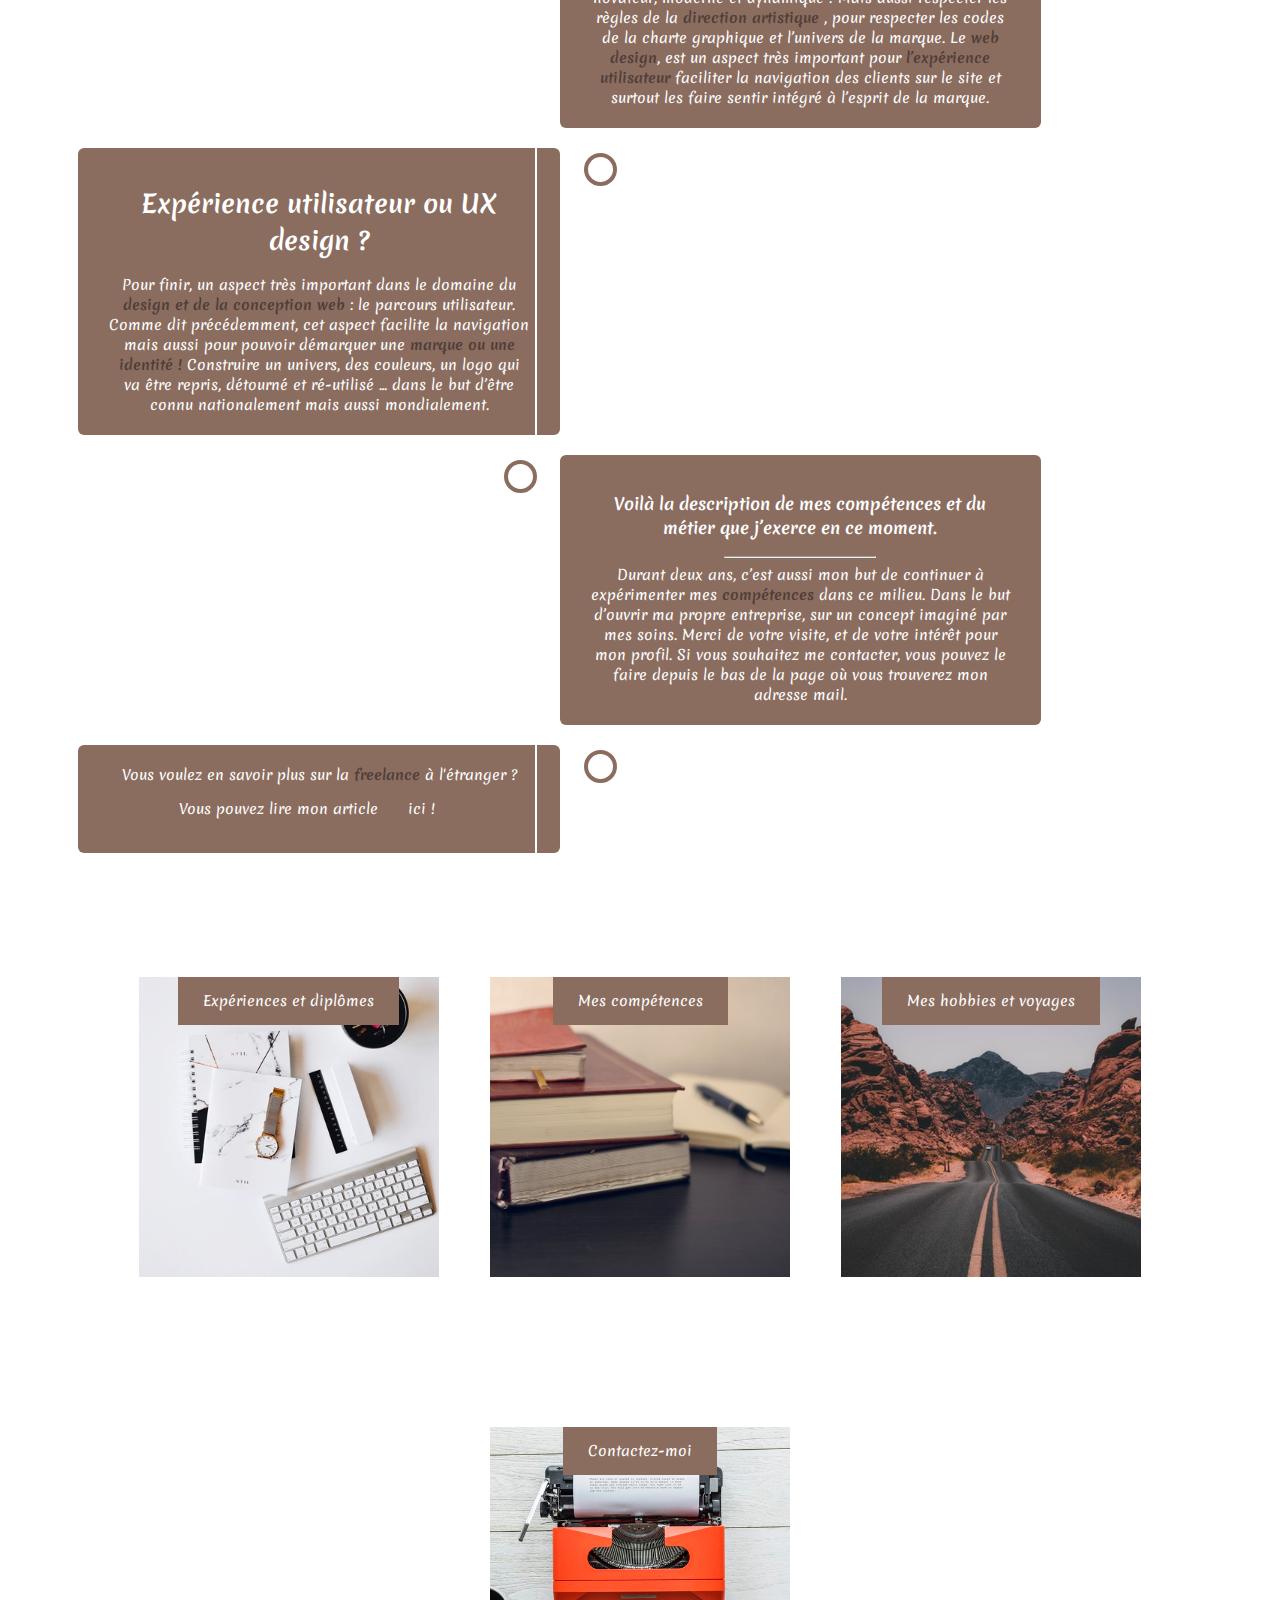
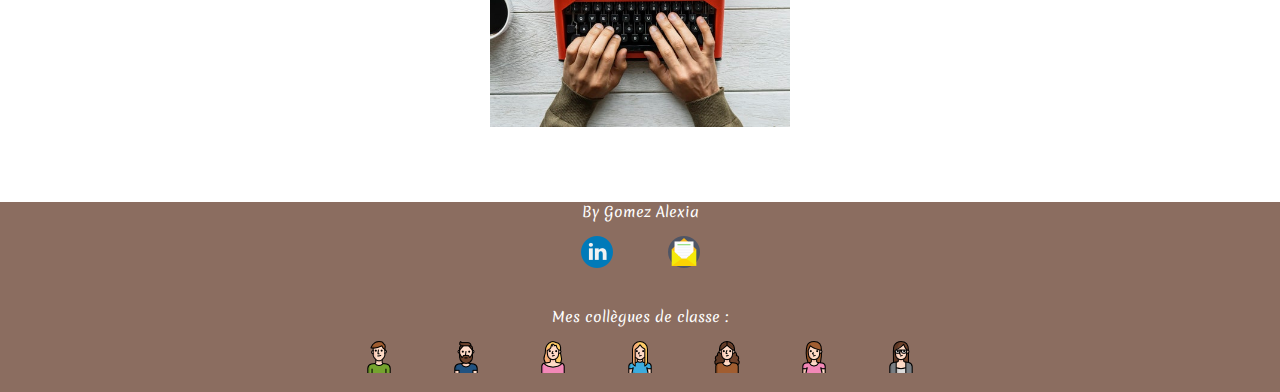
==== commit ac992ffa: "Add index html" ====
--- a/index.html
+++ b/index.html
@@ -3,6 +3,7 @@
 
 <head>
     <meta charset="UTF-8" />
+    <meta name="viewport" content="width=device-width, initial-scale=1.0">
     <title> Mon CV </title>
     <link rel="stylesheet" href="styles/index.css" />
 
@@ -29,25 +30,29 @@
         <a href="pages/mes_competences.html">Compétences</a>
         <a href="pages/hobbies.html">Hobbies et voyages</a>
         <a href="pages/a_propos.html"> A propos</a>
+        <a href="pages/article_2.html"> Blog </a>
     </div>
 
     <section id="about">
         <article>
-            <h2>Bienvenue sur mon CV en ligne !</h2>
-            <h1>Je suis étudiante en Master Marketing et digital sur Lyon, et je travaille dans une agence de communication en
-                tant que chef de projet. </h1>
+            <h1>Bienvenue sur mon CV en ligne !</h1>
+            <h2>Je suis étudiante en Master Marketing et digital sur Lyon, et je travaille dans une agence de communication en
+                tant que chef de projet. </h2>
 
             <div class="timeline">
                 <div class="container left">
                     <div class="content">
 
                         <h1>Chef de projet ?</h1>
-                        <p>Chef de projet c’est être polyvalent et sur plusieurs fronts à la fois, être Community Manager et
-                            être Concepteur Rédacteur. Donc en somme, il faut pouvoir gérer tous les réseaux sociaux, mais
-                            également animer une communauté sur la marque gérée. La partie commerciale, et la relation client
-                            sont des aspects incontournables du métier l’expérience client est au cœur du métier, le client
-                            doit passer avant tout et respecter ces envies, ces objectifs pour pouvoir vendre du rêve et
-                            lui vendre les produits de l’entreprise. </p>
+                        <p>
+                            <b>Chef de projet</b> c’est être polyvalent et sur plusieurs fronts à la fois, être
+                            <b>Community Manager</b> et être Concepteur Rédacteur. Donc en somme, il faut pouvoir gérer tous
+                            les réseaux sociaux, mais également animer une
+                            <b>communauté sur la marque</b> gérée. La partie commerciale, et la relation client sont des aspects
+                            incontournables du métier
+                            <b>l’expérience client</b> est au cœur du métier, le client doit passer avant tout et respecter
+                            ces envies, ces objectifs pour pouvoir vendre du rêve et lui vendre les produits de l’entreprise.
+                        </p>
                     </div>
                 </div>
 
@@ -55,32 +60,46 @@
                     <div class="content">
 
                         <h1>Direction artistique ?</h1>
-                        <p> Un côté très important du métier de chef de projet c’est aussi la création artistique. Il faut pouvoir
-                            avoir un regard novateur, moderne et dynamique ! Mais aussi respecter les règles de la direction
-                            artistique, pour respecter les codes de la charte graphique et l’univers de la marque. Le web
-                            design, est un aspect très important pour l’expérience utilisateur faciliter la navigation des
-                            clients sur le site et surtout les faire sentir intégré à l’esprit de la marque. </p>
+                        <p> Un côté très important du métier de chef de projet c’est aussi la
+                            <b>création artistique</b>. Il faut pouvoir avoir un regard novateur, moderne et dynamique ! Mais
+                            aussi respecter les règles de la
+                            <b>direction artistique
+                            </b>, pour respecter les codes de la charte graphique et
+                            <b></b>l’univers de la marque</b>. Le
+                            <b>web design</b>, est un aspect très important pour
+                            <b>l’expérience utilisateur</b> faciliter la navigation des clients sur le site et surtout les faire
+                            sentir intégré à l’esprit de la marque. </p>
                     </div>
                 </div>
 
                 <div class="container left">
                     <div class="content">
                         <h1>Expérience utilisateur ou UX design ? </h1>
-                        <p> Pour finir, un aspect très important dans le domaine du design et de la conception web : le parcours
-                            utilisateur. Comme dit précédemment, cet aspect facilite la navigation mais aussi pour pouvoir
-                            démarquer une marque ou une identité ! Construire un univers, des couleurs, un logo qui va être
-                            repris, détourné et ré-utilisé … dans le but d’être connu nationalement mais aussi mondialement.
+                        <p> Pour finir, un aspect très important dans le domaine du
+                            <b>design et de la conception web</b> : le parcours utilisateur. Comme dit précédemment, cet aspect
+                            facilite la navigation mais aussi pour pouvoir démarquer une
+                            <b>marque ou une identité !</b> Construire un univers, des couleurs, un logo qui va être repris,
+                            détourné et ré-utilisé … dans le but d’être connu nationalement mais aussi mondialement.
                         </p>
                     </div>
                 </div>
+
                 <div class="container right">
                     <div class="content">
                         <h3> Voilà la description de mes compétences et du métier que j’exerce en ce moment. </h3>
                         <hr/>
-                        <p> Durant deux ans, c’est aussi mon but de continuer à expérimenter mes compétences dans ce milieu.
-                            Dans le but d’ouvrir ma propre entreprise, sur un concept imaginé par mes soins. Merci de votre
-                            visite, et de votre intérêt pour mon profil. Si vous souhaitez me contacter, vous pouvez le faire
-                            depuis le bas de la page où vous trouverez mon adresse mail. </p>
+                        <p> Durant deux ans, c’est aussi mon but de continuer à expérimenter mes
+                            <b>compétences</b> dans ce milieu. Dans le but d’ouvrir ma propre entreprise, sur un concept imaginé
+                            par mes soins. Merci de votre visite, et de votre intérêt pour mon profil. Si vous souhaitez
+                            me contacter, vous pouvez le faire depuis le bas de la page où vous trouverez mon adresse mail.
+                        </p>
+                    </div>
+                </div>
+                <div class="container left">
+                    <div class="content">
+                        <p> Vous voulez en savoir plus sur la <b>freelance</b> à l'étranger ? 
+                            Vous pouvez lire mon article <a href="pages/article_2.html"> ici !</a>
+                        </p>
                     </div>
                 </div>
             </div>
@@ -104,8 +123,8 @@
         <article id="article-6">
             <a href="pages/contact.html"> Contactez-moi </a>
         </article>
+
     </section>
-
 
     <footer>
         By Gomez Alexia
@@ -136,10 +155,10 @@
             </a>
             <a href="https://esdes-zerrel-deborah.github.io">
                 <img src="img/deborah.png" alt="Deborah"> </a>
-            <a href="https://marlene-charrassin-esdes.github.io/"> 
+            <a href="https://marlene-charrassin-esdes.github.io/">
                 <img src="img/marlene.png" alt="marlène"> </a>
             <a href="https://tanhenwood-julie-esdes.github.io/">
-            <img src="img/julie.png" alt="Julie"> </a>
+                <img src="img/julie.png" alt="Julie"> </a>
         </div>
 
     </footer>
--- a/styles/index.css
+++ b/styles/index.css
@@ -8,6 +8,11 @@
 a{
     color: inherit;
     text-decoration: none;
+}
+
+b{
+  color: #503e38;
+  font-weight: bold;
 }
 
 /** PAGE INDEX **/ 
@@ -28,7 +33,7 @@
 html, body {
 height : 100%;
 width : 100%;
-margin : 0;
+margin : 0%;
 font-size : 14px;
 color : white;
 }
@@ -84,6 +89,10 @@
 
 h2:hover {
 color : #8b6d60;
+}
+
+h1{
+  font-size: 25px;
 }
 
 #section {
@@ -351,8 +360,6 @@
   /** la longueur des blocs **/
     .container {
       width: 100%;
-      padding-left: 70px;
-      padding-right: 25px;
     }
   
   /** Flèches **/
@@ -388,7 +395,6 @@
   height: 10%;
   min-width: 100%;
   margin: 0%;
-  padding: 3%;
 }
 
 #photo_profil {
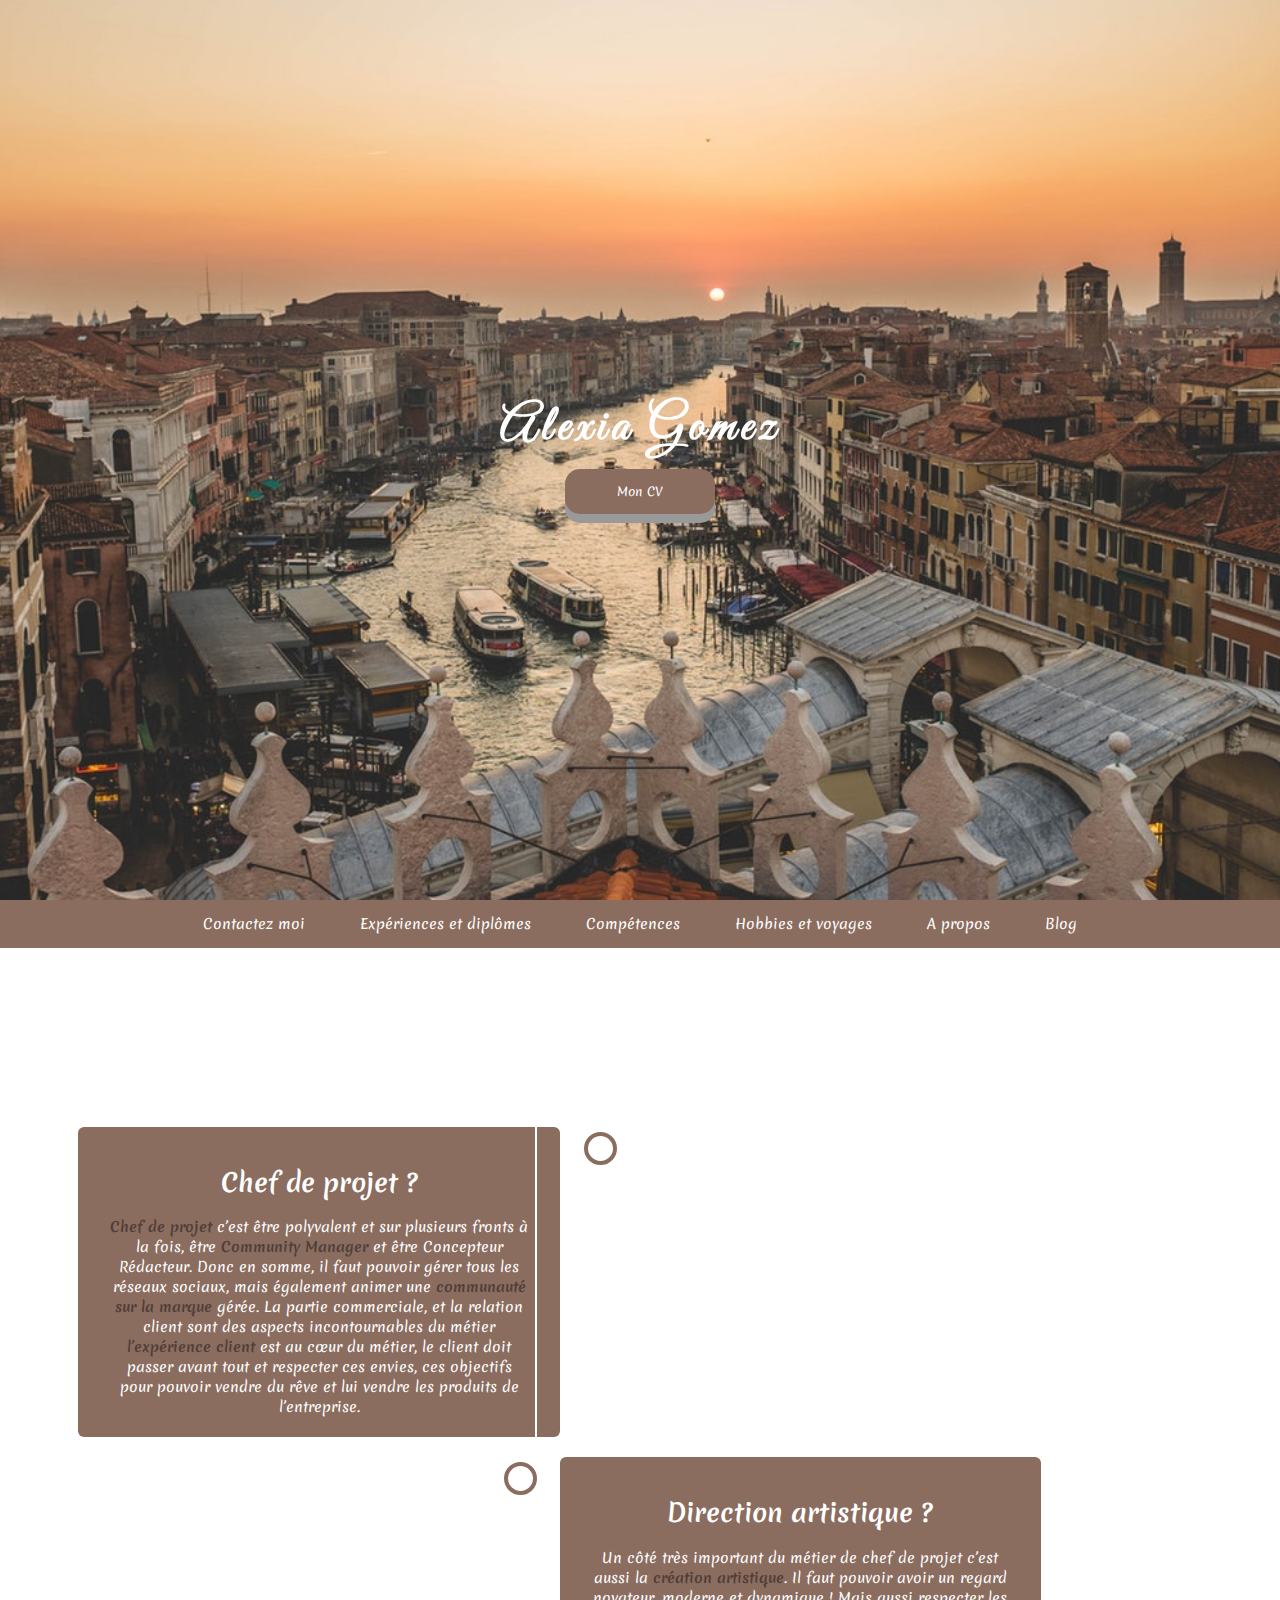
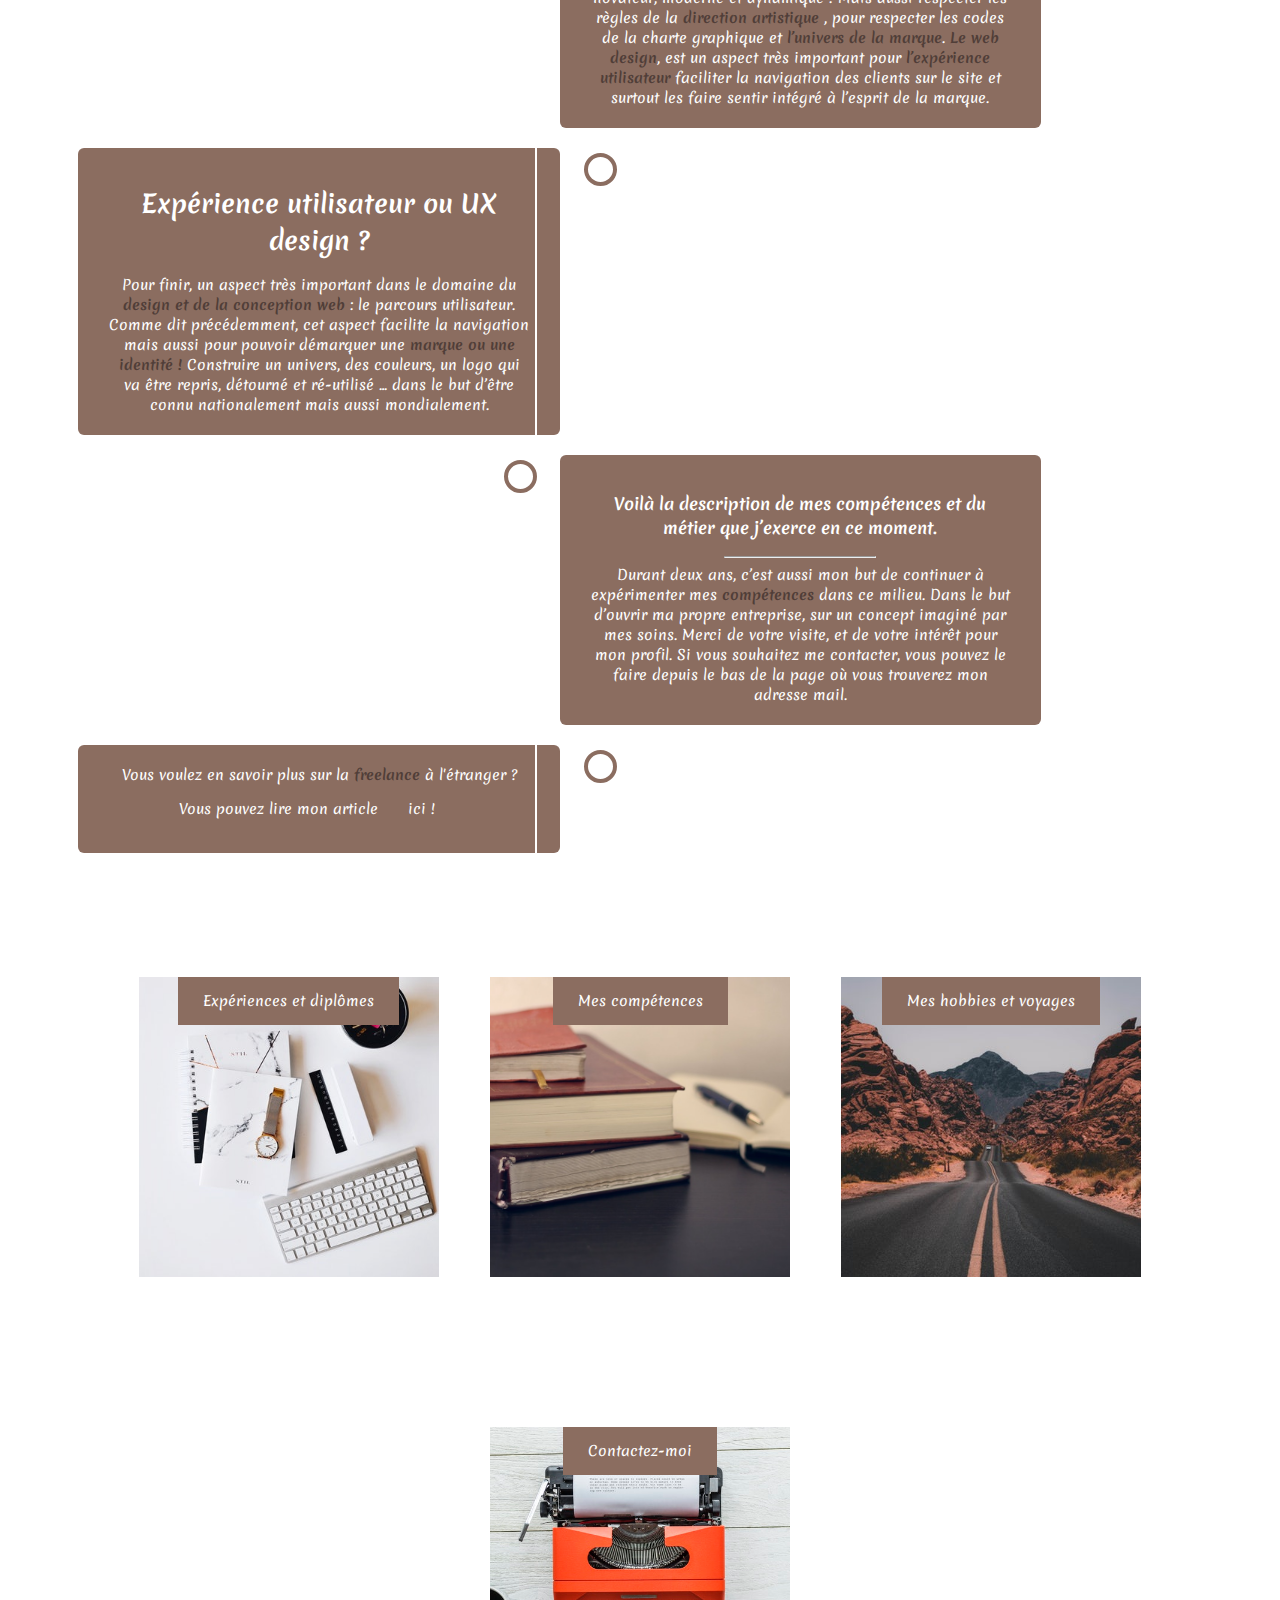
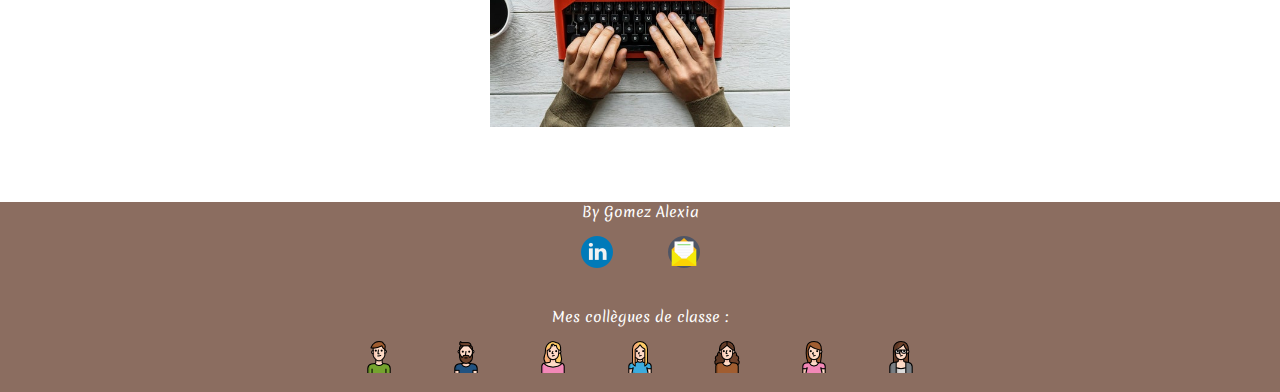
==== commit 7c7845f8: "Add Index html" ====
--- a/index.html
+++ b/index.html
@@ -4,7 +4,10 @@
 <head>
     <meta charset="UTF-8" />
     <meta name="viewport" content="width=device-width, initial-scale=1.0">
-    <title> Mon CV </title>
+    <meta name="description" content="Chef de projet dans le secteur du marketing, 
+    de la communication et du design graphique je vous propose mes services pour un 
+    projet ou collaboration dans ce domaine. Etudiante en Master Marketing et Communication digitale, je travaille à l’école ESDES à Lyon en Alternance. ">
+    <title> Gomez Alexia Master Marketing </title>
     <link rel="stylesheet" href="styles/index.css" />
 
     <!-- Global site tag (gtag.js) - Google Analytics -->
@@ -65,8 +68,8 @@
                             aussi respecter les règles de la
                             <b>direction artistique
                             </b>, pour respecter les codes de la charte graphique et
-                            <b></b>l’univers de la marque</b>. Le
-                            <b>web design</b>, est un aspect très important pour
+                            <b>l’univers de la marque</b>.
+                            <b>Le web design</b>, est un aspect très important pour
                             <b>l’expérience utilisateur</b> faciliter la navigation des clients sur le site et surtout les faire
                             sentir intégré à l’esprit de la marque. </p>
                     </div>
@@ -97,8 +100,9 @@
                 </div>
                 <div class="container left">
                     <div class="content">
-                        <p> Vous voulez en savoir plus sur la <b>freelance</b> à l'étranger ? 
-                            Vous pouvez lire mon article <a href="pages/article_2.html"> ici !</a>
+                        <p> Vous voulez en savoir plus sur la
+                            <b>freelance</b> à l'étranger ? Vous pouvez lire mon article
+                            <a href="pages/article_2.html"> ici !</a>
                         </p>
                     </div>
                 </div>
